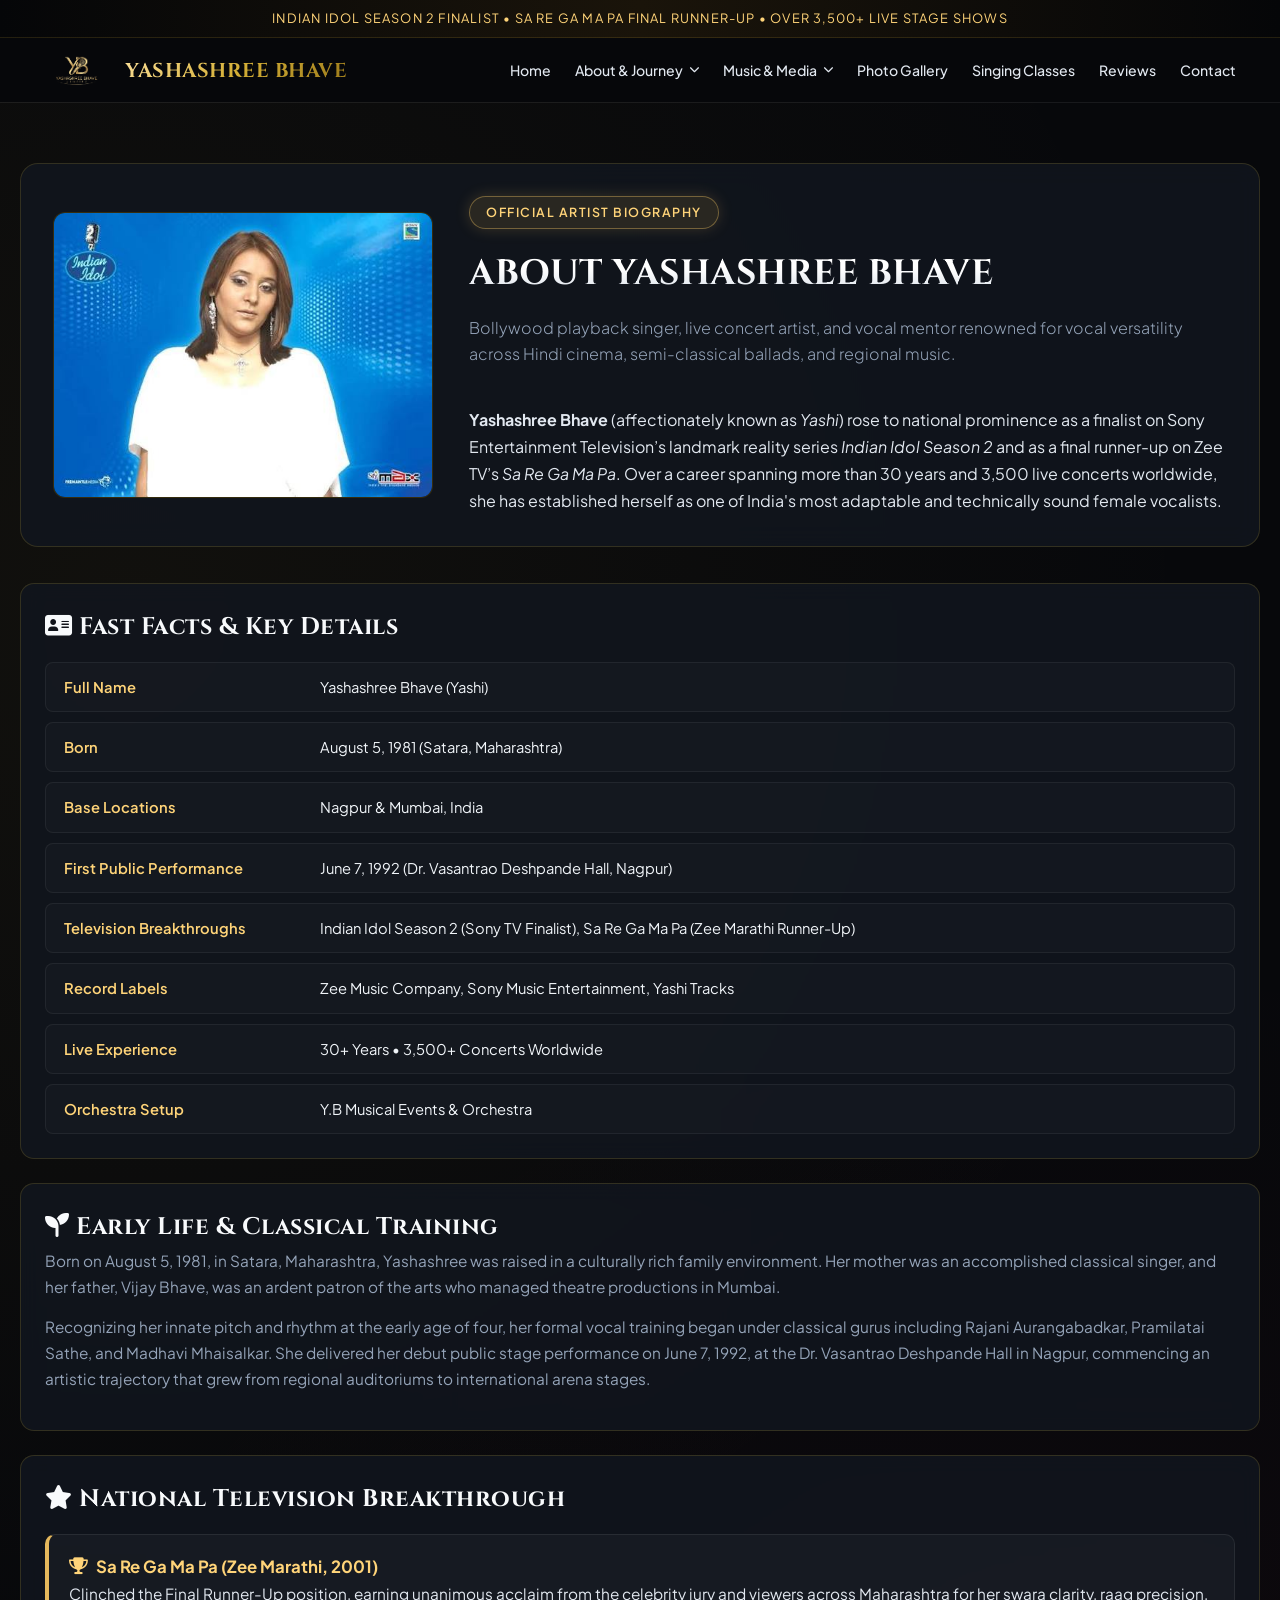
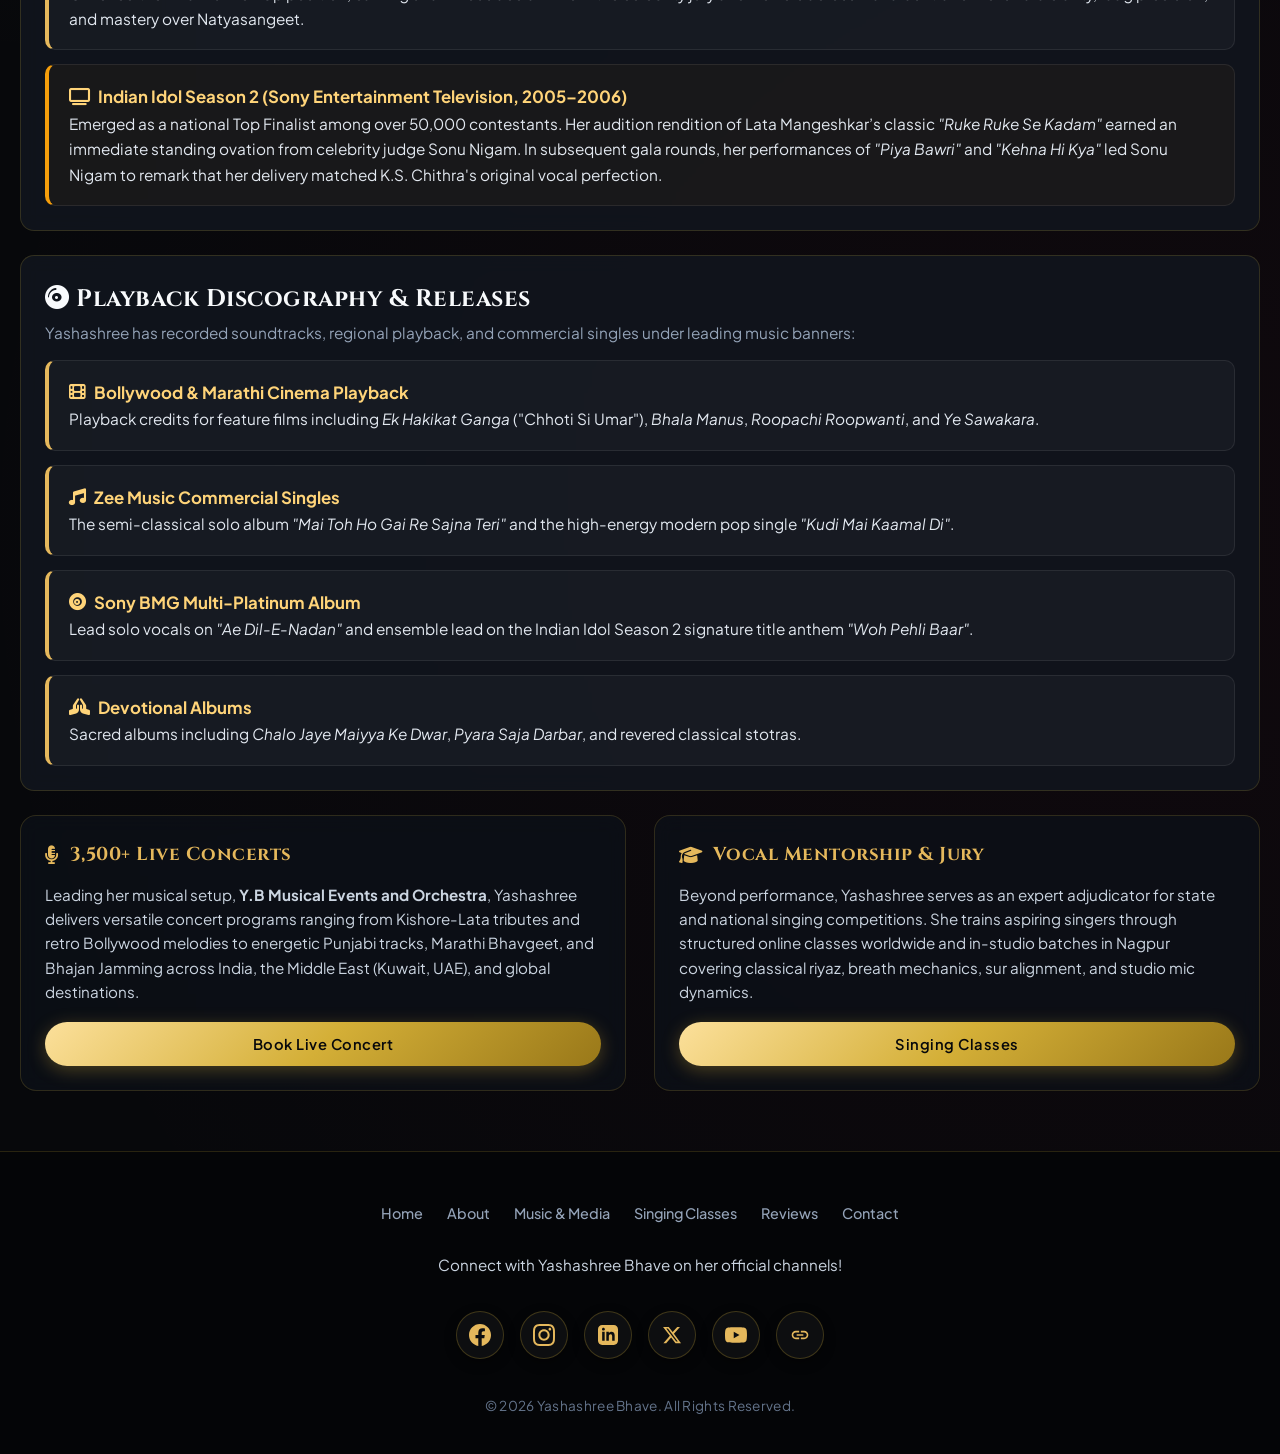
==== about-yashashree-bhave.html @ b34893de "Add files via upload" ====
<!DOCTYPE html>
<html lang="en">
<head>
  <meta charset="UTF-8">
  <meta name="viewport" content="width=device-width, initial-scale=1.0">
  <meta http-equiv="X-UA-Compatible" content="IE=edge">
  
  <title>About Yashashree Bhave | Playback Singer &amp; Indian Idol 2 Finalist</title>
  <meta name="description" content="Discover the biography and 30+ year stage legacy of Bollywood playback singer Yashashree Bhave (Yashi) – Indian Idol 2 finalist, Sa Re Ga Ma Pa runner-up, and vocal mentor with 3,500+ live concerts.">
  <meta name="keywords" content="About Yashashree Bhave, Yashashree Bhave singer, Indian Idol 2 finalist bio, Sa Re Ga Ma Pa runner-up, female Bollywood singer Nagpur, Y.B Musical Events">
  <link rel="canonical" href="https://yashashreebhave.com/about-yashashree-bhave.html">

  <link rel="stylesheet" href="style.css">
  <link rel="stylesheet" href="https://cdnjs.cloudflare.com/ajax/libs/font-awesome/6.5.1/css/all.min.css">
  <!-- Favicon Icon Integration -->
  <link rel="icon" type="image/png" href="images/logo.png">

  <!-- Open Graph / WhatsApp / Facebook Meta Tags -->
  <meta property="og:type" content="profile">
  <meta property="og:url" content="https://yashashreebhave.com/about-yashashree-bhave.html">
  <meta property="og:title" content="About Yashashree Bhave | Playback Singer & Indian Idol 2 Finalist">
  <meta property="og:description" content="Discover the biography and 30+ year stage legacy of Bollywood playback singer Yashashree Bhave – Indian Idol 2 finalist and vocal mentor.">
  <meta property="og:image" content="https://yashashreebhave.com/images/hero-banner.jpg">

  <!-- Twitter Card Meta Tags -->
  <meta name="twitter:card" content="summary_large_image">
  <meta name="twitter:url" content="https://yashashreebhave.com/about-yashashree-bhave.html">
  <meta name="twitter:title" content="About Yashashree Bhave | Playback Singer & Indian Idol 2 Finalist">
  <meta name="twitter:description" content="Discover the biography and 30+ year stage legacy of Bollywood playback singer Yashashree Bhave.">
  <meta name="twitter:image" content="https://yashashreebhave.com/images/hero-banner.jpg">

  <script type="application/ld+json">
{
  "@context": "https://schema.org",
  "@type": "BreadcrumbList",
  "itemListElement": [
    {
      "@type": "ListItem",
      "position": 1,
      "name": "Home",
      "item": "https://yashashreebhave.com/"
    },
    {
      "@type": "ListItem",
      "position": 2,
      "name": "About Yashashree Bhave",
      "item": "https://yashashreebhave.com/about-yashashree-bhave.html"
    }
  ]
}
</script>

  <!-- Schema.org Person Structured Data -->
  <script type="application/ld+json">
  {
    "@context": "https://schema.org",
    "@type": "Person",
    "name": "Yashashree Bhave",
    "alternateName": ["Yashi", "Yashashree Bhave Nagpur"],
    "birthDate": "1981-08-05",
    "birthPlace": {
      "@type": "Place",
      "address": {
        "@type": "PostalAddress",
        "addressLocality": "Satara",
        "addressRegion": "Maharashtra",
        "addressCountry": "IN"
      }
    },
    "jobTitle": ["Bollywood Playback Singer", "Live Concert Performer", "Vocal Mentor"],
    "description": "Indian playback singer and stage artist who rose to national prominence as an Indian Idol Season 2 finalist and Zee TV Sa Re Ga Ma Pa runner-up, with over 3,500 live concerts performed worldwide.",
    "url": "https://yashashreebhave.com/about-yashashree-bhave.html",
    "knowsLanguage": ["Hindi", "Marathi", "Punjabi", "Bengali", "English"],
    "sameAs": [
      "https://www.youtube.com/c/YashashreeBhave/videos",
      "https://www.facebook.com/YashashreeBhaveOfficial/",
      "https://www.instagram.com/yashashreebhave/",
      "https://starmaker.onelink.me/v4ei/e69p9svu",
      "https://www.linkedin.com/in/yashashree-bhave",
      "https://x.com/yashashreebhave"
    ]
  }
  </script>
</head>
<body>

  <!-- Top Announcement Bar -->
  <aside class="top-strip" aria-label="Key Honors">
    Indian Idol Season 2 Finalist &bull; Sa Re Ga Ma Pa Final Runner-up &bull; Over 3,500+ Live Stage Shows
  </aside>

  <!-- Sticky Header -->
  <header>
  <div class="nav-bar">
    <a href="index.html" class="brand-wrapper">
      <img src="images/logo.png" alt="Yashashree Bhave Logo" class="brand-logo" onerror="this.style.display='none'">
      <span class="brand-text">YASHASHREE BHAVE</span>
    </a>
      
    <button class="nav-toggle" id="navToggle" aria-label="Toggle navigation menu">
      <span></span><span></span><span></span>
    </button>

    <nav aria-label="Primary Navigation">
      <ul class="nav-links" id="navLinks">
               <li class="mobile-menu-header">
            <span class="menu-brand-title">Menu</span>
            <button type="button" class="nav-close-btn" id="navCloseBtn" aria-label="Close navigation menu">&times;</button>
          </li>
        <li><a href="index.html">Home</a></li>
        
        <!-- About & Journey Dropdown (Non-Link Parent) -->
        <li class="nav-item-dropdown" id="dropdownAbout">
          <span class="dropdown-trigger" onclick="toggleMobileDropdown(this)">
            About &amp; Journey <i class="fa-solid fa-chevron-down dropdown-arrow"></i>
          </span>
          <ul class="dropdown-menu">
            <li><a href="about-yashashree-bhave.html">About Yashashree Bhave</a></li>
            <li><a href="indian-idol-2-journey.html">Indian Idol 2 Journey</a></li>
            <li><a href="biography-musical-journey.html">Musical Biography</a></li>
            <li><a href="awards-television-achievements.html">Awards &amp; Television</a></li>
          </ul>
        </li>

        <li class="nav-item-dropdown" id="dropdownMedia">
          <span class="dropdown-trigger" onclick="toggleMobileDropdown(this)">
            Music &amp; Media <i class="fa-solid fa-chevron-down dropdown-arrow"></i>
          </span>
          <ul class="dropdown-menu">
            <li><a href="discography-videos.html">Discography &amp; Videos</a></li>
            <li><a href="download-mp3-songs.html">Download MP3 Songs</a></li>
            <li><a href="live-shows-concert-booking.html">Live Shows Gallery</a></li>
            <li><a href="paper-media.html">Press &amp; Paper Media</a></li>
            <li><a href="bollywood-legends.html">Bollywood Legends</a></li>
          </ul>
        </li>

        <li><a href="photos.html">Photo Gallery</a></li>
        <li><a href="singing-classes.html">Singing Classes</a></li>
        <li><a href="testimonial.html">Reviews</a></li>
        <li><a href="contact-us.html">Contact</a></li>
      </ul>
    </nav>
  </div>
</header>

  <main class="section">
    <div class="container">

      <!-- Hero Section with Uncropped Photo -->
      <section class="about-hero-grid">
        <div class="about-portrait-wrap">
          <img src="images/hero-banner.jpg" alt="Yashashree Bhave Indian Idol 2 Finalist" loading="lazy">
        </div>
        
        <div class="about-intro-text">
          <div class="stage-pill">Official Artist Biography</div>
          <h1 class="section-title">ABOUT YASHASHREE BHAVE</h1>
          <p class="section-subtitle">
            Bollywood playback singer, live concert artist, and vocal mentor renowned for vocal versatility across Hindi cinema, semi-classical ballads, and regional music.
          </p>
          <p class="about-text-lead">
            <strong>Yashashree Bhave</strong> (affectionately known as <em>Yashi</em>) rose to national prominence as a finalist on Sony Entertainment Television’s landmark reality series <em>Indian Idol Season 2</em> and as a final runner-up on Zee TV’s <em>Sa Re Ga Ma Pa</em>. Over a career spanning more than 30 years and 3,500 live concerts worldwide, she has established herself as one of India's most adaptable and technically sound female vocalists.
          </p>
        </div>
      </section>

      <!-- Fast Facts Profile Grid -->
      <section class="journey-timeline-card">
        <h2><i class="fa-solid fa-address-card"></i> Fast Facts &amp; Key Details</h2>
        <div class="facts-table-wrap">
          <div class="fact-row-item">
            <span class="fact-label">Full Name</span>
            <span class="fact-val">Yashashree Bhave (Yashi)</span>
          </div>
          <div class="fact-row-item">
            <span class="fact-label">Born</span>
            <span class="fact-val">August 5, 1981 (Satara, Maharashtra)</span>
          </div>
          <div class="fact-row-item">
            <span class="fact-label">Base Locations</span>
            <span class="fact-val">Nagpur &amp; Mumbai, India</span>
          </div>
          <div class="fact-row-item">
            <span class="fact-label">First Public Performance</span>
            <span class="fact-val">June 7, 1992 (Dr. Vasantrao Deshpande Hall, Nagpur)</span>
          </div>
          <div class="fact-row-item">
            <span class="fact-label">Television Breakthroughs</span>
            <span class="fact-val">Indian Idol Season 2 (Sony TV Finalist), Sa Re Ga Ma Pa (Zee Marathi Runner-Up)</span>
          </div>
          <div class="fact-row-item">
            <span class="fact-label">Record Labels</span>
            <span class="fact-val">Zee Music Company, Sony Music Entertainment, Yashi Tracks</span>
          </div>
          <div class="fact-row-item">
            <span class="fact-label">Live Experience</span>
            <span class="fact-val">30+ Years &bull; 3,500+ Concerts Worldwide</span>
          </div>
          <div class="fact-row-item">
            <span class="fact-label">Orchestra Setup</span>
            <span class="fact-val">Y.B Musical Events &amp; Orchestra</span>
          </div>
        </div>
      </section>

      <!-- Early Life & Classical Foundation -->
      <section class="journey-timeline-card">
        <h2><i class="fa-solid fa-seedling"></i> Early Life &amp; Classical Training</h2>
        <p class="about-text-para">
          Born on August 5, 1981, in Satara, Maharashtra, Yashashree was raised in a culturally rich family environment. Her mother was an accomplished classical singer, and her father, Vijay Bhave, was an ardent patron of the arts who managed theatre productions in Mumbai.
        </p>
        <p class="about-text-para">
          Recognizing her innate pitch and rhythm at the early age of four, her formal vocal training began under classical gurus including Rajani Aurangabadkar, Pramilatai Sathe, and Madhavi Mhaisalkar. She delivered her debut public stage performance on June 7, 1992, at the Dr. Vasantrao Deshpande Hall in Nagpur, commencing an artistic trajectory that grew from regional auditoriums to international arena stages.
        </p>
      </section>

      <!-- National Breakthrough: Reality TV -->
      <section class="journey-timeline-card">
        <h2><i class="fa-solid fa-star"></i> National Television Breakthrough</h2>
        <ul class="timeline-list">
          <li class="timeline-item">
            <div class="timeline-label"><i class="fa-solid fa-trophy"></i> Sa Re Ga Ma Pa (Zee Marathi, 2001)</div>
            <div class="timeline-text">
              Clinched the Final Runner-Up position, earning unanimous acclaim from the celebrity jury and viewers across Maharashtra for her swara clarity, raag precision, and mastery over Natyasangeet.
            </div>
          </li>
          <li class="timeline-item highlight-gold">
            <div class="timeline-label"><i class="fa-solid fa-tv"></i> Indian Idol Season 2 (Sony Entertainment Television, 2005–2006)</div>
            <div class="timeline-text">
              Emerged as a national Top Finalist among over 50,000 contestants. Her audition rendition of Lata Mangeshkar’s classic <em>"Ruke Ruke Se Kadam"</em> earned an immediate standing ovation from celebrity judge Sonu Nigam. In subsequent gala rounds, her performances of <em>"Piya Bawri"</em> and <em>"Kehna Hi Kya"</em> led Sonu Nigam to remark that her delivery matched K.S. Chithra's original vocal perfection.
            </div>
          </li>
        </ul>
      </section>

      <!-- Discography & Playback Career -->
      <section class="journey-timeline-card">
        <h2><i class="fa-solid fa-compact-disc"></i> Playback Discography &amp; Releases</h2>
        <p class="about-text-para">
          Yashashree has recorded soundtracks, regional playback, and commercial singles under leading music banners:
        </p>
        <ul class="timeline-list">
          <li class="timeline-item">
            <div class="timeline-label"><i class="fa-solid fa-film"></i> Bollywood &amp; Marathi Cinema Playback</div>
            <div class="timeline-text">Playback credits for feature films including <em>Ek Hakikat Ganga</em> ("Chhoti Si Umar"), <em>Bhala Manus</em>, <em>Roopachi Roopwanti</em>, and <em>Ye Sawakara</em>.</div>
          </li>
          <li class="timeline-item">
            <div class="timeline-label"><i class="fa-solid fa-music"></i> Zee Music Commercial Singles</div>
            <div class="timeline-text">The semi-classical solo album <em>"Mai Toh Ho Gai Re Sajna Teri"</em> and the high-energy modern pop single <em>"Kudi Mai Kaamal Di"</em>.</div>
          </li>
          <li class="timeline-item">
            <div class="timeline-label"><i class="fa-solid fa-record-vinyl"></i> Sony BMG Multi-Platinum Album</div>
            <div class="timeline-text">Lead solo vocals on <em>"Ae Dil-E-Nadan"</em> and ensemble lead on the Indian Idol Season 2 signature title anthem <em>"Woh Pehli Baar"</em>.</div>
          </li>
          <li class="timeline-item">
            <div class="timeline-label"><i class="fa-solid fa-hands-praying"></i> Devotional Albums</div>
            <div class="timeline-text">Sacred albums including <em>Chalo Jaye Maiyya Ke Dwar</em>, <em>Pyara Saja Darbar</em>, and revered classical stotras.</div>
          </li>
        </ul>
      </section>

      <!-- Concert Footprint & Mentorship -->
      <div class="duo-grid">
        <div class="feature-frame service-package-card">
          <div>
            <h3 class="package-header"><i class="fa-solid fa-microphone-lines"></i> 3,500+ Live Concerts</h3>
            <p class="package-desc">
              Leading her musical setup, <strong>Y.B Musical Events and Orchestra</strong>, Yashashree delivers versatile concert programs ranging from Kishore-Lata tributes and retro Bollywood melodies to energetic Punjabi tracks, Marathi Bhavgeet, and Bhajan Jamming across India, the Middle East (Kuwait, UAE), and global destinations.
            </p>
          </div>
          <div class="package-cta-group">
            <a href="contact-us.html" class="btn btn-gold btn-card-action">Book Live Concert</a>
          </div>
        </div>

        <div class="feature-frame service-package-card">
          <div>
            <h3 class="package-header"><i class="fa-solid fa-graduation-cap"></i> Vocal Mentorship &amp; Jury</h3>
            <p class="package-desc">
              Beyond performance, Yashashree serves as an expert adjudicator for state and national singing competitions. She trains aspiring singers through structured online classes worldwide and in-studio batches in Nagpur covering classical riyaz, breath mechanics, sur alignment, and studio mic dynamics.
            </p>
          </div>
          <div class="package-cta-group">
            <a href="singing-classes.html" class="btn btn-gold btn-card-action">Singing Classes</a>
          </div>
        </div>
      </div>

    </div>
  </main>

<footer class="site-footer" role="contentinfo">
  <div class="container footer-inner">
    
    <nav class="footer-nav-links" aria-label="Footer Navigation">
      <a href="index.html">Home</a>
      <a href="about-yashashree-bhave.html">About</a>
      <a href="discography-videos.html">Music & Media</a>
      <a href="singing-classes.html">Singing Classes</a>
      <a href="testimonial.html">Reviews</a>
      <a href="contact-us.html">Contact</a>
    </nav>

    <p class="footer-tagline">Connect with Yashashree Bhave on her official channels!</p>
    
    <div class="social-circle-strip" aria-label="Social media links">
      <a href="https://www.facebook.com/YashashreeBhaveOfficial/" target="_blank" rel="noopener noreferrer" class="social-circle sc-fb" aria-label="Facebook">
        <svg viewBox="0 0 24 24" width="22" height="22" fill="currentColor"><path d="M24 12.073c0-6.627-5.373-12-12-12s-12 5.373-12 12c0 5.99 4.388 10.954 10.125 11.854v-8.385H7.078v-3.47h3.047V9.43c0-3.007 1.792-4.669 4.533-4.669 1.312 0 2.686.235 2.686.235v2.953H15.83c-1.491 0-1.956.925-1.956 1.874v2.25h3.328l-.532 3.47h-2.796v8.385C19.612 23.027 24 18.062 24 12.073z"/></svg>
      </a>
      <a href="https://www.instagram.com/yashashreebhave/" target="_blank" rel="noopener noreferrer" class="social-circle sc-ig" aria-label="Instagram">
        <svg viewBox="0 0 24 24" width="22" height="22" fill="currentColor"><path d="M12 2.163c3.204 0 3.584.012 4.85.07 3.252.148 4.771 1.691 4.919 4.919.058 1.265.069 1.645.069 4.849 0 3.205-.012 3.584-.069 4.849-.149 3.225-1.664 4.771-4.919 4.919-1.266.058-1.644.07-4.85.07-3.204 0-3.584-.012-4.849-.07-3.26-.149-4.771-1.699-4.919-4.92-.058-1.265-.07-1.644-.07-4.849 0-3.204.013-3.583.07-4.849.149-3.227 1.664-4.771 4.919-4.919 1.266-.057 1.645-.069 4.849-.069zm0-2.163c-3.259 0-3.667.014-4.947.072-4.358.2-6.78 2.618-6.98 6.98-.059 1.281-.073 1.689-.073 4.948 0 3.259.014 3.668.072 4.948.2 4.358 2.618 6.78 6.98 6.98 1.281.058 1.689.072 4.948.072 3.259 0 3.668-.014 4.948-.072 4.354-.2 6.782-2.618 6.979-6.98.059-1.28.073-1.689.073-4.948 0-3.259-.014-3.667-.072-4.947-.196-4.354-2.617-6.78-6.979-6.98-1.281-.059-1.69-.073-4.949-.073zm0 5.838c-3.403 0-6.162 2.759-6.162 6.162s2.759 6.163 6.162 6.163 6.162-2.759 6.162-6.163c0-3.403-2.759-6.162-6.162-6.162zm0 10.162c-2.209 0-4-1.79-4-4 0-2.209 1.791-4 4-4s4 1.791 4 4c0 2.21-1.791 4-4 4zm6.406-11.845c-.796 0-1.441.645-1.441 1.44s.645 1.44 1.441 1.44c.795 0 1.439-.645 1.439-1.44s-.644-1.44-1.439-1.44z"/></svg>
      </a>
      <a href="https://www.linkedin.com/in/yashashree-bhave" target="_blank" rel="noopener noreferrer" class="social-circle sc-in" aria-label="LinkedIn">
        <svg viewBox="0 0 24 24" width="20" height="20" fill="currentColor"><path d="M19 0h-14c-2.761 0-5 2.239-5 5v14c0 2.761 2.239 5 5 5h14c2.762 0 5-2.239 5-5v-14c0-2.761-2.238-5-5-5zm-11 19h-3v-11h3v11zm-1.5-12.268c-.966 0-1.75-.79-1.75-1.764s.784-1.764 1.75-1.764 1.75.79 1.75 1.764-.783 1.764-1.75 1.764zm13.5 12.268h-3v-5.604c0-3.368-4-3.113-4 0v5.604h-3v-11h3v1.765c1.396-2.586 7-2.777 7 2.476v6.759z"/></svg>
      </a>
      <a href="https://x.com/yashashreebhave" target="_blank" rel="noopener noreferrer" class="social-circle sc-x" aria-label="X (Twitter)">
        <svg viewBox="0 0 24 24" width="20" height="20" fill="currentColor"><path d="M18.244 2.25h3.308l-7.227 8.26 8.502 11.24H16.17l-5.214-6.817L4.99 21.75H1.68l7.73-8.835L1.254 2.25H8.08l4.713 6.231zm-1.161 17.52h1.833L7.084 4.126H5.117z"/></svg>
      </a>
      <a href="https://www.youtube.com/c/YashashreeBhave/videos" target="_blank" rel="noopener noreferrer" class="social-circle sc-yt" aria-label="YouTube">
        <svg viewBox="0 0 24 24" width="22" height="22" fill="currentColor"><path d="M23.498 6.186a3.016 3.016 0 0 0-2.122-2.136C19.505 3.545 12 3.545 12 3.545s-7.505 0-9.377.505A3.017 3.017 0 0 0 .502 6.186C0 8.07 0 12 0 12s0 3.93.502 5.814a3.016 3.016 0 0 0 2.122 2.136c1.871.505 9.376.505 9.376.505s7.505 0 9.377-.505a3.015 3.015 0 0 0 2.122-2.136C24 15.93 24 12 24 12s0-3.93-.502-5.814zM9.545 15.568V8.432L15.818 12l-6.273 3.568z"/></svg>
      </a>
      <a href="https://starmaker.onelink.me/v4ei/e69p9svu" target="_blank" rel="noopener noreferrer" class="social-circle sc-sm" aria-label="StarMaker Profile">
        <svg viewBox="0 0 24 24" width="20" height="20" fill="currentColor"><path d="M3.9 12c0-1.71 1.39-3.1 3.1-3.1h4V7H7c-2.76 0-5 2.24-5 5s2.24 5 5 5h4v-1.9H7c-1.71 0-3.1-1.39-3.1-3.1zM8 13h8v-2H8v2zm9-6h-4v1.9h4c1.71 0 3.1 1.39 3.1 3.1s-1.39 3.1-3.1 3.1h-4V17h4c2.76 0 5-2.24 5-5s-2.24-5-5-5z"/></svg>
      </a>
    </div>

    <p class="footer-credits">&copy; 2026 Yashashree Bhave. All Rights Reserved.</p>
  </div>
</footer>

  <script src="script.js" defer></script>
</body>
</html>
---- style.css ----
@import url('https://fonts.googleapis.com/css2?family=Cinzel:wght@500;700;800&family=Plus+Jakarta+Sans:wght@300;400;500;600;700&display=swap');

:root {
  --bg-dark: #07080b;
  --bg-surface: #0e1117;
  --bg-card: rgba(18, 22, 31, 0.82);
  --border-card: rgba(212, 175, 55, 0.18);
  --border-glow: rgba(245, 158, 11, 0.45);
  --accent-gold: #e5b85c;
  --accent-gold-bright: #ffd479;
  --accent-gold-gradient: linear-gradient(135deg, #fce09b 0%, #d4af37 50%, #997819 100%);
  --accent-ruby: #e11d48;
  --text-main: #f8fafc;
  --text-muted: #94a3b8;
  --max-width: 1240px;
}

* { box-sizing: border-box; margin: 0; padding: 0; }
html { scroll-behavior: smooth; }
body {
  font-family: 'Plus Jakarta Sans', system-ui, -apple-system, sans-serif;
  background-color: var(--bg-dark);
  color: var(--text-main);
  line-height: 1.65;
  overflow-x: hidden;
  background-image: 
    radial-gradient(circle at 10% 20%, rgba(212, 175, 55, 0.05) 0%, transparent 40%),
    radial-gradient(circle at 90% 70%, rgba(225, 29, 72, 0.04) 0%, transparent 50%);
}

h1, h2, h3, .brand-text {
  font-family: 'Cinzel', Georgia, serif;
  letter-spacing: 0.5px;
}

a { color: var(--accent-gold); text-decoration: none; transition: all 0.25s ease; }
a:hover { color: var(--accent-gold-bright); }

/* --- Announcement Strip --- */
.top-strip {
  background: linear-gradient(90deg, #050608 0%, #1a140a 50%, #050608 100%);
  color: var(--accent-gold-bright);
  text-align: center;
  padding: 8px 14px;
  font-size: 0.8rem;
  letter-spacing: 1.2px;
  text-transform: uppercase;
  border-bottom: 1px solid rgba(212, 175, 55, 0.15);
}

/* --- Sticky Header & Navigation --- */
header {
  position: sticky;
  top: 0;
  border-bottom: 1px solid rgba(255, 255, 255, 0.07);
  z-index: 1000;
}

header::before {
  content: "";
  position: absolute;
  inset: 0;
  background: rgba(7, 8, 11, 0.94);
  backdrop-filter: blur(14px);
  -webkit-backdrop-filter: blur(14px);
  z-index: -1;
}

.nav-bar {
  max-width: var(--max-width);
  margin: 0 auto;
  display: flex;
  justify-content: space-between;
  align-items: center;
  padding: 12px 20px;
  position: relative;
}

.brand-wrapper {
  display: flex;
  align-items: center;
  gap: 12px;
  text-decoration: none;
}

.brand-logo {
  height: 40px;
  width: auto;
  max-width: 140px;
  object-fit: contain;
  display: block;
}

.brand-logo:not([src]), 
.brand-logo[src=""], 
.brand-logo[src*="undefined"] {
  display: none;
}

.brand-text {
  font-size: 1.25rem;
  font-weight: 700;
  background: var(--accent-gold-gradient);
  -webkit-background-clip: text;
  -webkit-text-fill-color: transparent;
  white-space: nowrap;
}

.nav-toggle {
  display: none;
  background: transparent;
  border: none;
  cursor: pointer;
  padding: 6px;
  z-index: 1001;
}

.nav-toggle span {
  display: block;
  width: 25px;
  height: 2px;
  background: var(--accent-gold);
  margin: 5px 0;
  border-radius: 2px;
  transition: all 0.3s ease;
}

.nav-links {
  display: flex;
  gap: 16px;
  list-style: none;
  align-items: center;
  margin: 0;
  padding: 0;
}

.nav-links a {
  color: #e2e8f0;
  font-size: 0.88rem;
  font-weight: 500;
  white-space: nowrap;
  padding: 6px 4px;
}

.nav-links a.active, .nav-links a:hover {
  color: var(--accent-gold);
  text-shadow: 0 0 10px rgba(229, 184, 92, 0.5);
}

/* Dropdown Menu & Arrow Styling */
.nav-item-dropdown {
  position: relative;
}

.dropdown-trigger {
  cursor: pointer;
  display: inline-flex;
  align-items: center;
  gap: 6px;
  color: #e2e8f0;
  font-size: 0.88rem;
  font-weight: 500;
  white-space: nowrap;
  padding: 6px 4px;
  transition: color 0.25s ease;
}

.dropdown-trigger:hover {
  color: var(--accent-gold);
}

.dropdown-arrow {
  font-size: 0.65rem;
  transition: transform 0.3s ease;
}

.dropdown-menu {
  display: none;
  position: absolute;
  top: 100%;
  left: 0;
  background: #0d1017;
  border: 1px solid var(--border-card);
  border-radius: 10px;
  box-shadow: 0 12px 30px rgba(0, 0, 0, 0.8);
  list-style: none;
  padding: 8px 0;
  min-width: 220px;
  z-index: 1050;
}

.dropdown-menu li a {
  display: block;
  padding: 10px 18px;
  font-size: 0.85rem;
  color: #cbd5e1;
  transition: all 0.2s ease;
}

.dropdown-menu li a:hover,
.dropdown-menu li a.active {
  background: rgba(212, 175, 55, 0.1);
  color: var(--accent-gold-bright);
  padding-left: 22px;
}

/* Desktop Hover Trigger & Arrow Rotation */
@media (min-width: 921px) {
  .nav-item-dropdown:hover .dropdown-menu {
    display: block;
  }
  .nav-item-dropdown:hover .dropdown-arrow {
    transform: rotate(180deg);
  }
}

/* --- Mobile Navigation Drawer Fix (Single Definitive Block) --- */
@media (max-width: 920px) {
  .nav-bar { padding: 10px 16px; }
  .brand-text { font-size: 1.05rem; }
  .nav-toggle { display: block !important; }
  
  .nav-links {
    position: fixed !important;
    top: 0 !important;
    right: -100% !important;
    left: auto !important;
    width: 280px !important;
    height: 100vh !important;
    background: #090b10 !important;
    border-left: 1px solid var(--border-card);
    flex-direction: column !important;
    align-items: flex-start !important;
    padding: 70px 24px 30px !important;
    gap: 12px !important;
    box-shadow: -15px 0 40px rgba(0, 0, 0, 0.9) !important;
    transition: right 0.3s ease-in-out !important;
    z-index: 99999 !important;
    overflow-y: auto !important;
  }
  
  .nav-links.active {
    right: 0 !important;
  }
  
  .nav-links a {
    font-size: 0.95rem;
    display: block;
    width: 100%;
    padding: 6px 0;
    border-bottom: 1px solid rgba(255, 255, 255, 0.05);
  }

  .dropdown-trigger {
    display: flex;
    justify-content: space-between;
    align-items: center;
    width: 100%;
    font-size: 0.95rem;
    padding: 6px 0;
    border-bottom: 1px solid rgba(255, 255, 255, 0.05);
  }

  .nav-item-dropdown .dropdown-menu {
    display: none !important;
    position: static !important;
    background: rgba(0, 0, 0, 0.3) !important;
    border: none !important;
    box-shadow: none !important;
    padding-left: 16px !important;
    width: 100% !important;
  }

  .nav-item-dropdown.open .dropdown-menu {
    display: block !important;
  }

  .nav-item-dropdown.open .dropdown-arrow {
    transform: rotate(180deg);
  }

  .nav-toggle.open span:nth-child(1) { transform: rotate(45deg) translate(5px, 5px); }
  .nav-toggle.open span:nth-child(2) { opacity: 0; }
  .nav-toggle.open span:nth-child(3) { transform: rotate(-45deg) translate(5px, -5px); }
}

/* --- Stage Hero Banner with Face Framing --- */
.hero-banner {
  position: relative;
  min-height: 520px;
  display: flex;
  align-items: center;
  justify-content: center;
  text-align: center;
  padding: 60px 20px;
  overflow: hidden;
  background-color: #06070a;
}

.hero-banner::before {
  content: "";
  position: absolute;
  top: 0;
  left: 0;
  width: 100%;
  height: 100%;
  background-image: url('images/hero-banner.jpg');
  background-repeat: no-repeat;
  background-position: center 20%;
  background-size: cover;
  opacity: 0.88;
  filter: contrast(1.08) brightness(1.04);
}

.hero-banner::after {
  content: "";
  position: absolute;
  top: 0;
  left: 0;
  width: 100%;
  height: 100%;
  background: 
    radial-gradient(circle at 50% 25%, rgba(255, 212, 121, 0.18) 0%, transparent 65%),
    linear-gradient(to bottom, rgba(7, 8, 11, 0.25) 0%, rgba(7, 8, 11, 0.75) 75%, var(--bg-dark) 100%);
  pointer-events: none;
}

.hero-content {
  max-width: 920px;
  position: relative;
  z-index: 2;
  margin-top: 130px;
  background: rgba(10, 12, 17, 0.6);
  padding: 30px 24px;
  border-radius: 20px;
  backdrop-filter: blur(8px);
  -webkit-backdrop-filter: blur(8px);
  border: 1px solid rgba(255, 255, 255, 0.08);
}

.stage-pill {
  display: inline-flex;
  align-items: center;
  padding: 5px 16px;
  background: rgba(229, 184, 92, 0.12);
  border: 1px solid rgba(229, 184, 92, 0.4);
  border-radius: 50px;
  color: var(--accent-gold-bright);
  font-size: 0.78rem;
  font-weight: 600;
  text-transform: uppercase;
  letter-spacing: 1.5px;
  margin-bottom: 16px;
  box-shadow: 0 0 15px rgba(229, 184, 92, 0.2);
}

.hero-banner h1 {
  font-size: clamp(1.6rem, 4.2vw, 3rem);
  font-weight: 800;
  line-height: 1.25;
  color: #fff;
  margin-bottom: 16px;
  text-shadow: 0 3px 18px rgba(0, 0, 0, 0.9);
}

.hero-banner p {
  font-size: clamp(0.95rem, 2vw, 1.15rem);
  color: #e2e8f0;
  max-width: 760px;
  margin: 0 auto 24px;
  font-weight: 300;
}

/* Buttons */
.btn-group { display: flex; gap: 14px; justify-content: center; flex-wrap: wrap; }
.btn {
  display: inline-flex;
  align-items: center;
  justify-content: center;
  padding: 12px 28px;
  border-radius: 30px;
  font-size: 0.92rem;
  font-weight: 600;
  cursor: pointer;
  letter-spacing: 0.5px;
  transition: all 0.3s cubic-bezier(0.16, 1, 0.3, 1);
}
.btn-gold {
  background: var(--accent-gold-gradient);
  color: #07080b;
  box-shadow: 0 4px 18px rgba(212, 175, 55, 0.32);
}
.btn-gold:hover {
  transform: translateY(-2px);
  box-shadow: 0 6px 25px rgba(212, 175, 55, 0.5);
  color: #000;
  text-decoration: none;
}
.btn-glass {
  background: rgba(255, 255, 255, 0.06);
  color: #fff;
  border: 1px solid rgba(255, 255, 255, 0.16);
  backdrop-filter: blur(8px);
}
.btn-glass:hover {
  background: rgba(255, 255, 255, 0.14);
  border-color: var(--accent-gold);
  transform: translateY(-2px);
  text-decoration: none;
}

/* Global Content Sections */
.section { padding: 60px 20px; position: relative; }
.container { max-width: var(--max-width); margin: 0 auto; }
.section-title {
  text-align: center;
  font-size: clamp(1.5rem, 3.2vw, 2.2rem);
  font-weight: 700;
  margin-bottom: 12px;
  background: linear-gradient(180deg, #fff 40%, #cbd5e1 100%);
  -webkit-background-clip: text;
  -webkit-text-fill-color: transparent;
}
.section-subtitle {
  text-align: center;
  font-size: 1rem;
  color: var(--text-muted);
  max-width: 800px;
  margin: 0 auto 38px;
  font-weight: 300;
}
.section-stage {
  background: radial-gradient(circle at center, #11202e 0%, #080c11 100%);
  border-top: 1px solid rgba(212, 175, 55, 0.12);
  border-bottom: 1px solid rgba(212, 175, 55, 0.12);
}
.section-noir { background: #090a0d; }

/* Grid Layouts */
.spotlight-grid {
  display: grid;
  grid-template-columns: repeat(auto-fit, minmax(290px, 1fr));
  gap: 26px;
}
.spotlight-card {
  background: var(--bg-card);
  border: 1px solid var(--border-card);
  border-radius: 16px;
  overflow: hidden;
  backdrop-filter: blur(12px);
  display: flex;
  flex-direction: column;
  transition: all 0.3s ease;
}
.spotlight-card:hover {
  transform: translateY(-4px);
  border-color: var(--border-glow);
  box-shadow: 0 10px 28px rgba(0, 0, 0, 0.6), 0 0 20px rgba(212, 175, 55, 0.12);
}

.uncut-media-stage {
  width: 100%;
  background: #000;
  display: flex;
  align-items: center;
  justify-content: center;
  border-bottom: 1px solid rgba(255, 255, 255, 0.06);
}
.uncut-media-stage img {
  width: 100%;
  height: auto;
  max-height: 420px;
  object-fit: contain;
  display: block;
}

.spotlight-body { padding: 22px; flex: 1; display: flex; flex-direction: column; }
.spotlight-body h2, .spotlight-body h3 { font-size: 1.2rem; margin-bottom: 10px; color: #fff; }
.spotlight-body p { color: var(--text-muted); font-size: 0.94rem; margin-bottom: 16px; flex: 1; }

.duo-grid {
  display: grid;
  grid-template-columns: repeat(auto-fit, minmax(320px, 1fr));
  gap: 28px;
}
.feature-frame {
  background: rgba(13, 17, 24, 0.75);
  border: 1px solid var(--border-card);
  border-radius: 16px;
  overflow: hidden;
  backdrop-filter: blur(10px);
  display: flex;
  flex-direction: column;
}
.feature-frame-body { padding: 24px; }
.feature-frame-body h2, .feature-frame-body h3 { font-size: 1.3rem; color: #fff; margin-bottom: 12px; }
.feature-frame-body p { color: #e2e8f0; font-size: 0.95rem; margin-bottom: 14px; }

.gold-bullet-list { list-style: none; padding-left: 0; margin: 14px 0; }
.gold-bullet-list li {
  position: relative;
  padding-left: 22px;
  margin-bottom: 8px;
  font-size: 0.92rem;
  color: var(--text-muted);
}
.gold-bullet-list li::before {
  content: "♦";
  position: absolute;
  left: 0;
  color: var(--accent-gold);
  font-size: 0.75rem;
}

/* --- Optimized Video Theater Grid & Uncropped Thumbnails --- */
.video-theater-grid {
  display: grid;
  grid-template-columns: repeat(auto-fit, minmax(300px, 1fr));
  gap: 24px;
  width: 100%;
}
.theater-card {
  background: var(--bg-card);
  border: 1px solid var(--border-card);
  border-radius: 14px;
  overflow: hidden;
  display: flex;
  flex-direction: column;
  transition: transform 0.25s ease, border-color 0.25s ease, box-shadow 0.25s ease;
}
.theater-card:hover {
  transform: translateY(-4px);
  border-color: var(--border-glow);
  box-shadow: 0 10px 28px rgba(0, 0, 0, 0.6);
}
.facade-stage {
  position: relative;
  width: 100%;
  padding-top: 56.25%;
  background: #020305;
  display: block;
  overflow: hidden;
  cursor: pointer;
}
.facade-stage img {
  position: absolute;
  top: 0; left: 0; width: 100%; height: 100%;
  object-fit: contain;
  background: #000;
  display: block;
}
.theater-play-btn {
  position: absolute;
  top: 50%; left: 50%;
  transform: translate(-50%, -50%);
  display: flex;
  flex-direction: column;
  align-items: center;
  gap: 8px;
  transition: transform 0.25s ease;
}
.play-core {
  width: 62px; height: 42px;
  background: rgba(14, 17, 24, 0.88);
  border: 1px solid rgba(255, 255, 255, 0.25);
  border-radius: 12px;
  display: flex;
  align-items: center;
  justify-content: center;
  box-shadow: 0 4px 18px rgba(0,0,0,0.6);
}
.play-core::after {
  content: "";
  border-style: solid;
  border-width: 8px 0 8px 16px;
  border-color: transparent transparent transparent #ffd479;
}
.play-caption {
  color: #fff;
  font-size: 0.72rem;
  font-weight: 600;
  background: rgba(0, 0, 0, 0.85);
  padding: 4px 10px;
  border-radius: 20px;
}
.facade-stage:hover .theater-play-btn { transform: translate(-50%, -50%) scale(1.08); }
.facade-stage:hover .play-core { background: var(--accent-ruby); border-color: transparent; }
.facade-stage:hover .play-core::after { border-color: transparent transparent transparent #fff; }
.facade-stage iframe { position: absolute; top: 0; left: 0; width: 100%; height: 100%; border: none; }

.theater-info {
  padding: 20px;
  flex: 1;
  display: flex;
  flex-direction: column;
  justify-content: space-between;
}
.theater-info h3 {
  font-size: 1.1rem;
  line-height: 1.35;
  margin-bottom: 8px;
  color: #fff;
}
.theater-info p {
  font-size: 0.9rem;
  color: var(--text-muted);
  margin: 0;
}

/* FAQ Wrap */
.faq-wrap { max-width: 860px; margin: 0 auto; }
.faq-unit {
  background: var(--bg-card);
  border: 1px solid rgba(255, 255, 255, 0.08);
  border-radius: 12px;
  padding: 20px 22px;
  margin-bottom: 14px;
}
.faq-unit h3 { font-size: 1.1rem; color: var(--accent-gold-bright); margin-bottom: 6px; }
.faq-unit p { color: var(--text-muted); font-size: 0.94rem; }

/* --- Optimized Footer & Enlarged Social Icons Styling --- */
.site-footer {
  background: #040507;
  border-top: 1px solid rgba(212, 175, 55, 0.18);
  padding: 50px 20px 36px;
  text-align: center;
}

.footer-inner {
  display: flex;
  flex-direction: column;
  align-items: center;
  gap: 20px;
}

/* SEO Footer Navigation Sitemap Links */
.footer-nav-links {
  display: flex;
  justify-content: center;
  flex-wrap: wrap;
  gap: 18px 24px;
  margin-bottom: 6px;
}

.footer-nav-links a {
  color: var(--text-muted);
  font-size: 0.9rem;
  font-weight: 500;
  transition: color 0.25s ease;
}

.footer-nav-links a:hover {
  color: var(--accent-gold-bright);
}

.footer-tagline {
  color: #cbd5e1;
  font-size: 0.95rem;
  margin-bottom: 4px;
}

/* Enlarged Social Circle Strip */
.social-circle-strip {
  display: flex;
  justify-content: center;
  align-items: center;
  gap: 16px;
  margin: 10px 0 16px;
  flex-wrap: wrap;
}

.social-circle {
  width: 48px;
  height: 48px;
  border-radius: 50%;
  background: rgba(255, 255, 255, 0.04);
  border: 1px solid rgba(212, 175, 55, 0.25);
  color: var(--accent-gold);
  display: flex;
  align-items: center;
  justify-content: center;
  transition: all 0.3s cubic-bezier(0.16, 1, 0.3, 1);
  box-shadow: 0 4px 12px rgba(0, 0, 0, 0.4);
}

.social-circle:hover {
  transform: translateY(-4px) scale(1.08);
  background: var(--accent-gold-gradient);
  color: #07080b;
  border-color: transparent;
  box-shadow: 0 6px 20px rgba(212, 175, 55, 0.4);
}

.footer-credits {
  color: #64748b;
  font-size: 0.85rem;
  letter-spacing: 0.3px;
}

@media (max-width: 600px) {
  .hero-banner { min-height: 460px; padding: 30px 14px 40px; }
  .hero-banner::before { background-position: center 10%; }
  .hero-content { margin-top: 150px; padding: 20px 16px; }
  .section { padding: 45px 14px; }
}

/* --- Indian Idol 2 Story Timeline & Milestone Components --- */
.journey-timeline-card {
  background: var(--bg-card);
  border: 1px solid var(--border-card);
  border-radius: 14px;
  padding: 24px;
  margin-bottom: 24px;
  backdrop-filter: blur(10px);
}

.timeline-list {
  list-style: none;
  display: flex;
  flex-direction: column;
  gap: 14px;
  margin-top: 14px;
}

.timeline-item {
  background: rgba(255, 255, 255, 0.03);
  border: 1px solid rgba(255, 255, 255, 0.08);
  border-left: 4px solid var(--accent-gold);
  border-radius: 10px;
  padding: 18px 20px;
  transition: all 0.25s ease;
}

.timeline-item:hover {
  background: rgba(255, 255, 255, 0.05);
  border-left-color: var(--accent-gold-bright);
}

.timeline-item.highlight-gold {
  border-left-color: #f59e0b;
  background: rgba(245, 158, 11, 0.04);
}

.timeline-header-row {
  display: flex;
  justify-content: space-between;
  align-items: center;
  flex-wrap: wrap;
  gap: 10px;
  margin-bottom: 6px;
}

.timeline-label {
  font-size: 1.05rem;
  font-weight: 700;
  color: var(--accent-gold-bright);
  display: flex;
  align-items: center;
  gap: 8px;
}

.timeline-text {
  font-size: 0.96rem;
  color: #e2e8f0;
  line-height: 1.65;
}

.song-badge {
  display: inline-block;
  background: rgba(229, 184, 92, 0.15);
  color: var(--accent-gold-bright);
  font-weight: 700;
  font-size: 0.78rem;
  padding: 2px 8px;
  border-radius: 4px;
  margin-right: 6px;
  border: 1px solid rgba(229, 184, 92, 0.3);
}

.stage-badge {
  display: inline-block;
  background: rgba(245, 158, 11, 0.12);
  color: var(--accent-gold);
  font-size: 0.78rem;
  font-weight: 700;
  padding: 3px 10px;
  border-radius: 20px;
  border: 1px solid rgba(245, 158, 11, 0.3);
}

/* Audio Listen Button & Modal */
.btn-listen {
  display: inline-flex;
  align-items: center;
  gap: 7px;
  background: var(--accent-gold-gradient);
  color: #07080b;
  padding: 6px 16px;
  border-radius: 50px;
  font-size: 0.82rem;
  font-weight: 700;
  cursor: pointer;
  border: none;
  box-shadow: 0 2px 10px rgba(212, 175, 55, 0.25);
  transition: all 0.2s ease;
}

.btn-listen:hover {
  filter: brightness(1.12);
  transform: translateY(-1px);
  box-shadow: 0 4px 14px rgba(212, 175, 55, 0.4);
}

.player-modal {
  display: none;
  position: fixed;
  inset: 0;
  background: rgba(0, 0, 0, 0.85);
  z-index: 99999;
  align-items: center;
  justify-content: center;
  padding: 16px;
}

.player-modal.active {
  display: flex;
}

.modal-content {
  background: #111319;
  border: 1px solid var(--border-card);
  border-radius: 14px;
  width: 100%;
  max-width: 520px;
  padding: 20px;
  box-shadow: 0 10px 40px rgba(0, 0, 0, 0.8);
}

.modal-header {
  display: flex;
  justify-content: space-between;
  align-items: center;
  margin-bottom: 14px;
  border-bottom: 1px solid rgba(255, 255, 255, 0.08);
  padding-bottom: 10px;
}

.modal-title {
  font-size: 0.95rem;
  color: #fff;
  font-weight: 600;
  white-space: nowrap;
  overflow: hidden;
  text-overflow: ellipsis;
  padding-right: 10px;
}

.modal-close {
  background: transparent;
  border: none;
  color: #aaa;
  font-size: 26px;
  cursor: pointer;
  line-height: 1;
}

.modal-close:hover {
  color: #fff;
}

.player-iframe {
  width: 100%;
  height: 140px;
  border: none;
  border-radius: 8px;
  background: #000;
}

/* Stage Milestone Grid */
.stage-milestone-grid {
  display: grid;
  grid-template-columns: repeat(2, 1fr);
  gap: 20px;
  margin-top: 14px;
}

@media (max-width: 768px) {
  .stage-milestone-grid {
    grid-template-columns: 1fr;
  }
}

/* Reviews & Quick Actions */
.reviews-strip {
  background: rgba(255, 255, 255, 0.03);
  border: 1px solid rgba(212, 175, 55, 0.2);
  border-radius: 12px;
  padding: 14px 20px;
  margin: 0 auto 36px;
  max-width: 820px;
  display: flex;
  align-items: center;
  justify-content: space-between;
  flex-wrap: wrap;
  gap: 14px;
}

.reviews-meta-group {
  display: flex;
  align-items: center;
  gap: 14px;
}

.g-badge-icon {
  width: 34px;
  height: 34px;
  flex-shrink: 0;
}

.rating-row {
  display: flex;
  align-items: center;
  gap: 8px;
}

.rating-score {
  font-size: 1.25rem;
  color: #fff;
  font-weight: 700;
}

.rating-stars {
  color: #f59e0b;
  font-size: 0.95rem;
}

.rating-count {
  color: var(--text-muted);
  font-size: 0.85rem;
}

.business-brand {
  font-size: 0.85rem;
  color: var(--accent-gold);
}

.quick-action-grid {
  display: grid;
  grid-template-columns: repeat(auto-fit, minmax(260px, 1fr));
  gap: 20px;
  max-width: 980px;
  margin: 0 auto 44px;
}

.contact-action-card {
  text-decoration: none;
  padding: 26px 20px;
  display: flex;
  flex-direction: column;
  align-items: center;
  justify-content: center;
  text-align: center;
  transition: transform 0.25s ease;
}

.contact-action-card:hover {
  transform: translateY(-3px);
}

.contact-action-icon {
  width: 54px;
  height: 54px;
  border-radius: 50%;
  display: flex;
  align-items: center;
  justify-content: center;
  margin-bottom: 14px;
}

.icon-wa {
  background: #25d366;
  color: #fff;
  font-size: 1.6rem;
  box-shadow: 0 4px 15px rgba(37, 211, 102, 0.3);
}

.icon-phone {
  background: var(--accent-gold);
  color: #000;
  font-size: 1.4rem;
  box-shadow: 0 4px 15px rgba(229, 184, 92, 0.3);
}

.icon-mail {
  background: #1877f2;
  color: #fff;
  font-size: 1.4rem;
  box-shadow: 0 4px 15px rgba(24, 119, 242, 0.3);
}

.contact-action-title {
  color: #fff;
  font-size: 1.1rem;
  margin-bottom: 4px;
  display: block;
}

.contact-action-value {
  color: var(--accent-gold);
  font-size: 0.95rem;
  font-weight: 600;
}

/* Service Packages & Media Kit */
.service-package-card {
  padding: 24px;
  display: flex;
  flex-direction: column;
  justify-content: space-between;
}

.package-header {
  color: var(--accent-gold);
  margin-bottom: 12px;
  display: flex;
  align-items: center;
  gap: 10px;
}

.package-desc {
  color: #cbd5e1;
  font-size: 0.95rem;
  line-height: 1.6;
  margin-bottom: 18px;
}

.package-cta-group {
  display: flex;
  gap: 12px;
  flex-wrap: wrap;
}

.btn-card-action {
  flex: 1;
  min-width: 140px;
  padding: 10px 16px;
}

.media-kit-header {
  background: var(--bg-card);
  border: 1px solid var(--border-card);
  border-radius: 14px;
  padding: 32px 26px;
  margin-bottom: 36px;
  backdrop-filter: blur(10px);
}

.guidelines-grid {
  display: grid;
  grid-template-columns: repeat(auto-fit, minmax(240px, 1fr));
  gap: 16px;
  margin-top: 20px;
  padding-top: 20px;
  border-top: 1px solid rgba(255, 255, 255, 0.08);
}

.guideline-item {
  background: rgba(255, 255, 255, 0.02);
  padding: 14px 16px;
  border-radius: 8px;
  border-left: 3px solid var(--accent-gold);
}

.guideline-item strong {
  display: block;
  color: var(--accent-gold-bright);
  font-size: 0.92rem;
  margin-bottom: 4px;
}

.gallery-grid {
  display: grid;
  grid-template-columns: repeat(auto-fit, minmax(300px, 1fr));
  gap: 28px;
  margin-bottom: 48px;
}

.gallery-card {
  background: var(--bg-card);
  border: 1px solid var(--border-card);
  border-radius: 16px;
  overflow: hidden;
  display: flex;
  flex-direction: column;
  transition: transform 0.25s ease, border-color 0.25s ease, box-shadow 0.25s ease;
}

.gallery-card:hover {
  transform: translateY(-4px);
  border-color: var(--border-glow);
  box-shadow: 0 10px 28px rgba(0, 0, 0, 0.6), 0 0 20px rgba(212, 175, 55, 0.12);
}

.gallery-img-box {
  position: relative;
  width: 100%;
  height: 420px;
  background: #000;
  overflow: hidden;
  cursor: pointer;
}

.gallery-img-box img {
  width: 100%;
  height: 100%;
  object-fit: cover;
  display: block;
  transition: transform 0.35s ease;
}

.gallery-card:hover .gallery-img-box img {
  transform: scale(1.04);
}

/* Streaming & MP3 Hub */
.streaming-hub-box {
  background: var(--bg-card);
  border: 1px solid var(--border-card);
  border-radius: 16px;
  padding: 32px 24px;
  margin-bottom: 36px;
  text-align: center;
  backdrop-filter: blur(10px);
}

.streaming-apps-row {
  display: flex;
  justify-content: center;
  align-items: center;
  gap: 16px;
  flex-wrap: wrap;
  margin-top: 20px;
}

.streaming-badge-link {
  display: inline-flex;
  align-items: center;
  gap: 10px;
  padding: 12px 22px;
  border-radius: 50px;
  color: #ffffff;
  font-weight: 600;
  font-size: 0.92rem;
  text-decoration: none;
  transition: transform 0.25s ease, box-shadow 0.25s ease;
}

.mp3-track-list {
  display: flex;
  flex-direction: column;
  gap: 10px;
}

.mp3-track-row {
  display: flex;
  align-items: center;
  justify-content: space-between;
  background: rgba(255, 255, 255, 0.02);
  border: 1px solid rgba(255, 255, 255, 0.06);
  border-left: 4px solid var(--accent-gold);
  border-radius: 8px;
  padding: 12px 16px;
  gap: 14px;
  transition: all 0.25s ease;
}

.mp3-track-row:hover {
  background: rgba(255, 255, 255, 0.05);
  border-left-color: var(--accent-gold-bright);
  transform: translateX(3px);
}

/* Bollywood Legends Gallery */
.legends-gallery-grid {
  display: grid;
  grid-template-columns: repeat(auto-fill, minmax(280px, 1fr));
  gap: 24px;
  margin-top: 28px;
  margin-bottom: 48px;
}

.legend-card {
  background: var(--bg-card);
  border: 1px solid var(--border-card);
  border-radius: 14px;
  overflow: hidden;
  display: flex;
  flex-direction: column;
  backdrop-filter: blur(10px);
  transition: transform 0.25s ease, box-shadow 0.25s ease;
}

.legend-img-wrap {
  width: 100%;
  background: #020305;
  display: flex;
  align-items: center;
  justify-content: center;
  position: relative;
  cursor: pointer;
  border-bottom: 1px solid rgba(255, 255, 255, 0.08);
  padding: 12px;
}

.legend-img-wrap img {
  width: 100%;
  height: auto;
  max-height: 380px;
  object-fit: contain;
  display: block;
  border-radius: 6px;
}

.legend-card-caption {
  padding: 14px 16px;
  text-align: center;
  background: rgba(10, 14, 20, 0.75);
  flex: 1;
  display: flex;
  align-items: center;
  justify-content: center;
}

.legend-card-caption p {
  color: #f1f5f9;
  font-size: 0.9rem;
  font-weight: 600;
  line-height: 1.4;
  margin: 0;
}

/* --- About Page Specific Layout Enhancements --- */
.about-hero-grid {
  display: grid;
  grid-template-columns: 380px 1fr;
  gap: 36px;
  align-items: center;
  background: var(--bg-card);
  border: 1px solid var(--border-card);
  border-radius: 18px;
  padding: 32px;
  margin-bottom: 36px;
  backdrop-filter: blur(12px);
}

.about-portrait-wrap {
  width: 100%;
  border-radius: 12px;
  overflow: hidden;
  border: 1px solid rgba(212, 175, 55, 0.25);
  background: #000;
}

.about-portrait-wrap img {
  width: 100%;
  height: auto;
  max-height: 440px;
  object-fit: cover;
  display: block;
}

.about-intro-text .section-title,
.about-intro-text .section-subtitle {
  text-align: left;
  margin-left: 0;
  margin-right: 0;
}

.about-text-lead {
  font-size: 1rem;
  color: #e2e8f0;
  line-height: 1.7;
}

.about-text-para {
  color: var(--text-muted);
  font-size: 0.96rem;
  margin-bottom: 14px;
  line-height: 1.7;
}

/* Fast Facts Table Rows Alignment Fix */
.facts-table-wrap {
  display: flex;
  flex-direction: column;
  gap: 10px;
  margin-top: 14px;
}

.fact-row-item {
  display: grid;
  grid-template-columns: 240px 1fr;
  align-items: center;
  background: rgba(255, 255, 255, 0.02);
  border: 1px solid rgba(255, 255, 255, 0.06);
  padding: 12px 18px;
  border-radius: 8px;
  gap: 16px;
}

.fact-label {
  font-weight: 600;
  color: var(--accent-gold-bright);
  font-size: 0.92rem;
}

.fact-val {
  color: #f1f5f9;
  font-size: 0.92rem;
  text-align: left;
}

@media (max-width: 920px) {
  .about-hero-grid {
    grid-template-columns: 1fr;
    padding: 20px;
  }
  .about-portrait-wrap img {
    max-height: 360px;
  }
  .fact-row-item {
    grid-template-columns: 1fr;
    gap: 4px;
  }
}

/* Review Action & Spacing */
.g-review-action-row {
  display: flex;
  align-items: center;
  gap: 16px !important;
  flex-wrap: wrap;
}

.btn-write-review {
  background: var(--accent-gold-gradient);
  color: #07080b;
  font-weight: 700;
  padding: 10px 22px !important;
  border-radius: 50px;
  font-size: 0.88rem;
  display: inline-flex;
  align-items: center;
  gap: 8px;
  text-decoration: none;
  white-space: nowrap;
  box-shadow: 0 4px 15px rgba(212, 175, 55, 0.25);
  transition: all 0.25s ease;
}

.btn-write-review:hover {
  transform: translateY(-2px);
  filter: brightness(1.1);
  color: #000;
}

/* Side-by-Side Celebrity Testimonial Cards (Uncropped Images) */
.testimonial-card-featured {
  background: var(--bg-card);
  border: 1px solid var(--border-card);
  border-radius: 16px;
  overflow: hidden;
  display: grid;
  grid-template-columns: 320px 1fr !important;
  margin-bottom: 28px;
  backdrop-filter: blur(10px);
  transition: transform 0.25s ease, border-color 0.25s ease, box-shadow 0.25s ease;
}

.testimonial-card-featured:hover {
  transform: translateY(-3px);
  border-color: var(--border-glow);
  box-shadow: 0 10px 30px rgba(0, 0, 0, 0.6), 0 0 20px rgba(212, 175, 55, 0.12);
}

.testimonial-media {
  background: #020305;
  display: flex;
  align-items: center;
  justify-content: center;
  border-right: 1px solid rgba(255, 255, 255, 0.08);
  padding: 16px;
}

.testimonial-media img {
  width: 100%;
  height: auto;
  max-height: 380px;
  object-fit: contain !important;
  display: block;
  border-radius: 8px;
}

.testimonial-content {
  padding: 30px 28px;
  display: flex;
  flex-direction: column;
  justify-content: center;
}

@media (max-width: 820px) {
  .testimonial-card-featured {
    grid-template-columns: 1fr !important;
  }
  .testimonial-media {
    border-right: none;
    border-bottom: 1px solid rgba(255, 255, 255, 0.08);
  }
}

.reviews-masonry-grid {
  display: grid !important;
  grid-template-columns: repeat(auto-fit, minmax(280px, 1fr)) !important;
  gap: 24px !important;
  margin-top: 28px !important;
  align-items: stretch;
}

.audience-review-card {
  background: rgba(14, 18, 25, 0.75);
  border: 1px solid rgba(255, 255, 255, 0.08);
  border-radius: 12px;
  padding: 24px 22px !important;
  display: flex;
  flex-direction: column;
  justify-content: space-between;
  gap: 16px;
  height: 100%;
  transition: transform 0.2s ease, border-color 0.2s ease;
}

.audience-review-card:hover {
  transform: translateY(-2px);
  border-color: rgba(212, 175, 55, 0.4);
}

.audience-review-card img.review-screenshot, 
.audience-review-card .reviewer-avatar + img,
.audience-review-card img:not(.reviewer-avatar) {
  width: 100%;
  max-height: 180px;
  object-fit: contain;
  border-radius: 8px;
  background: #000;
  margin-bottom: 10px;
}

/* Lightbox Popup Viewport Bound */
.image-lightbox {
  display: none;
  position: fixed;
  inset: 0;
  background: rgba(0, 0, 0, 0.94);
  z-index: 999999;
  align-items: center;
  justify-content: center;
  padding: 15px;
}

.image-lightbox.active {
  display: flex !important;
}

.image-lightbox img {
  max-width: 85vw !important;
  max-height: 55vh !important;
  width: auto !important;
  height: auto !important;
  object-fit: contain !important;
  border-radius: 8px;
  border: 1px solid rgba(212, 175, 55, 0.3);
  box-shadow: 0 0 35px rgba(0, 0, 0, 0.8);
}

.image-lightbox-close {
  position: absolute;
  top: 15px;
  right: 20px;
  color: #fff;
  font-size: 38px;
  cursor: pointer;
  background: transparent;
  border: none;
  z-index: 1000000;
}

/* --- Mobile Menu Header & Close 'X' Button Styling --- */
.mobile-menu-header {
  display: none;
  width: 100%;
  justify-content: space-between;
  align-items: center;
  padding-bottom: 16px;
  margin-bottom: 8px;
  border-bottom: 1px solid rgba(255, 255, 255, 0.1);
}

.menu-brand-title {
  font-family: 'Cinzel', serif;
  font-size: 1.1rem;
  color: var(--accent-gold-bright);
  font-weight: 700;
}

.nav-close-btn {
  background: transparent;
  border: none;
  color: #fff;
  font-size: 32px;
  cursor: pointer;
  line-height: 1;
  padding: 0 4px;
  transition: color 0.2s ease;
}

.nav-close-btn:hover {
  color: var(--accent-gold);
}

/* Enable mobile menu header display inside the active drawer */
@media (max-width: 920px) {
  .mobile-menu-header {
    display: flex;
  }
}

/* --- Fix 2nd Screenshot: Button Spacing & Icon Padding --- */
.gallery-btn-row {
  display: flex;
  gap: 12px !important; /* Adds clear separation between Zoom and Download buttons */
}

.gallery-btn-row .btn {
  gap: 8px !important; /* Adds padding/spacing between font-awesome icon and button text */
  padding: 10px 18px !important;
  white-space: nowrap;
}

/* --- Gallery Card Button Spacing & Padding Correction --- */
.gallery-btn-row {
  display: flex;
  gap: 14px !important; /* Forces a clear gap between Zoom and Download buttons */
  align-items: center;
  margin-top: 8px;
}

.gallery-btn-row .btn {
  display: inline-flex;
  align-items: center;
  justify-content: center;
  gap: 8px !important; /* Clean space between FontAwesome icon and button text */
  padding: 11px 20px !important; /* Comfortable internal button padding */
  font-size: 0.88rem;
  font-weight: 600;
  white-space: nowrap;
  border-radius: 30px;
}

/* Ensure icons scale and align nicely */
.gallery-btn-row .btn i {
  font-size: 0.9rem;
}
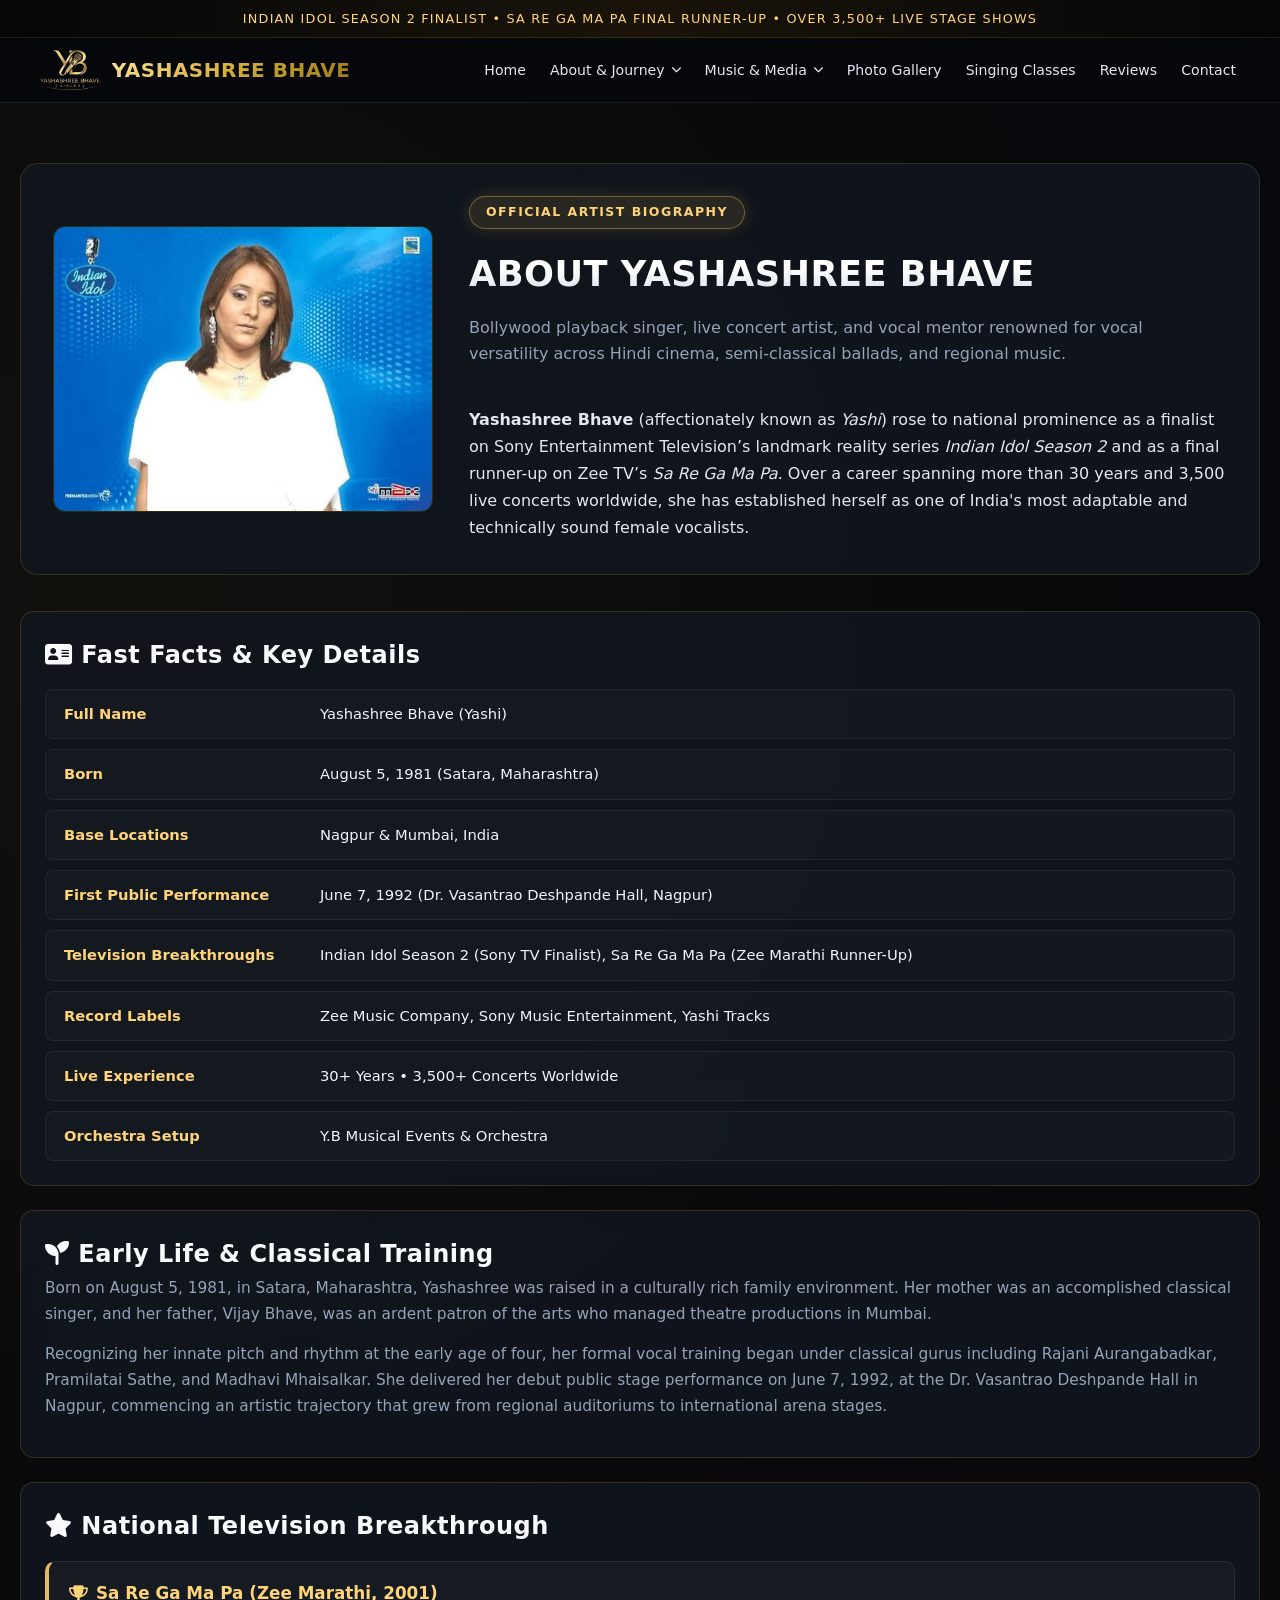
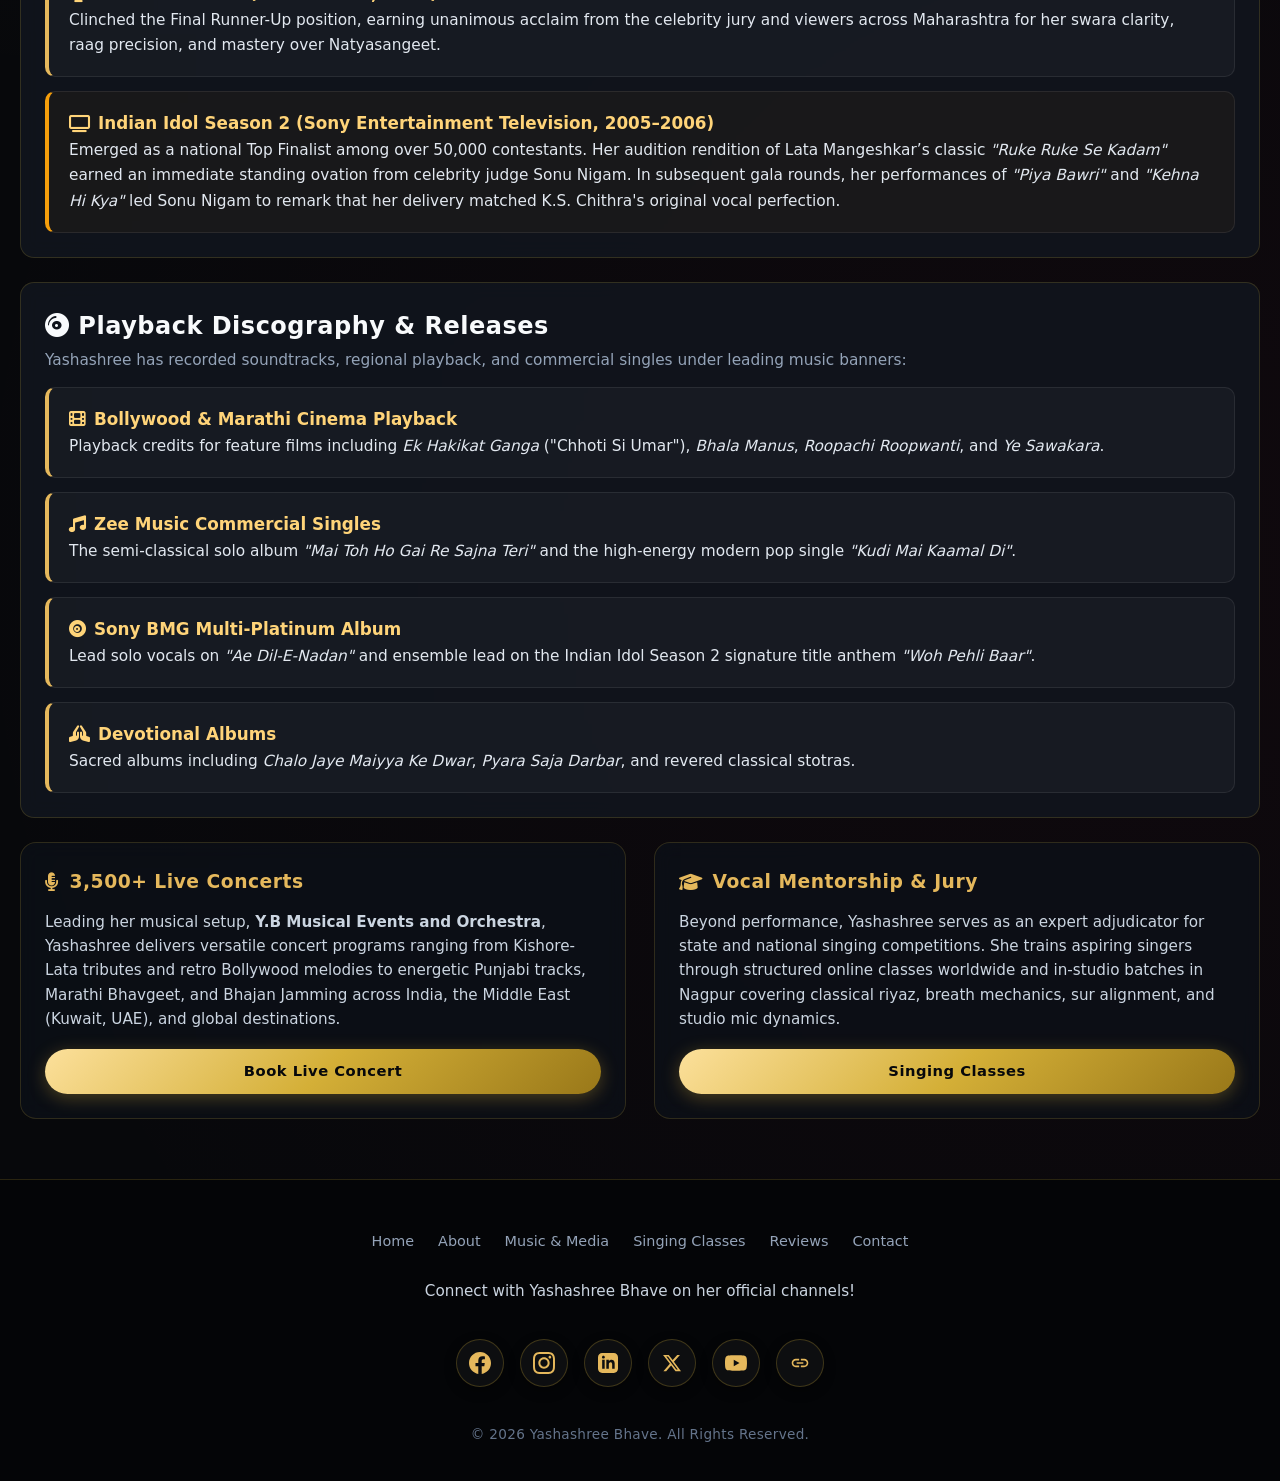
==== commit b1ff074a: "Add files via upload" ====
--- a/about-yashashree-bhave.html
+++ b/about-yashashree-bhave.html
@@ -11,8 +11,8 @@
   <link rel="canonical" href="https://yashashreebhave.com/about-yashashree-bhave.html">
 
   <link rel="stylesheet" href="style.css">
-  <link rel="stylesheet" href="https://cdnjs.cloudflare.com/ajax/libs/font-awesome/6.5.1/css/all.min.css">
-  <!-- Favicon Icon Integration -->
+ <!-- FontAwesome Asynchronous Loading -->
+  <link rel="stylesheet" href="https://cdnjs.cloudflare.com/ajax/libs/font-awesome/6.4.0/css/all.min.css" media="print" onload="this.media='all'">  <!-- Favicon Icon Integration -->
   <link rel="icon" type="image/png" href="images/logo.png">
 
   <!-- Open Graph / WhatsApp / Facebook Meta Tags -->
@@ -28,6 +28,15 @@
   <meta name="twitter:title" content="About Yashashree Bhave | Playback Singer & Indian Idol 2 Finalist">
   <meta name="twitter:description" content="Discover the biography and 30+ year stage legacy of Bollywood playback singer Yashashree Bhave.">
   <meta name="twitter:image" content="https://yashashreebhave.com/images/hero-banner.jpg">
+
+  <!-- Google tag (gtag.js) -->
+  <script async src="https://www.googletagmanager.com/gtag/js?id=G-YOUR_MEASUREMENT_ID"></script>
+  <script>
+    window.dataLayer = window.dataLayer || [];
+    function gtag(){dataLayer.push(arguments);}
+    gtag('js', new Date());
+    gtag('config', 'G-405K9Q99PP');
+  </script>
 
   <script type="application/ld+json">
 {
--- a/style.css
+++ b/style.css
@@ -1,1573 +1,1726 @@
-@import url('https://fonts.googleapis.com/css2?family=Cinzel:wght@500;700;800&family=Plus+Jakarta+Sans:wght@300;400;500;600;700&display=swap');
-
 :root {
-  --bg-dark: #07080b;
-  --bg-surface: #0e1117;
-  --bg-card: rgba(18, 22, 31, 0.82);
-  --border-card: rgba(212, 175, 55, 0.18);
-  --border-glow: rgba(245, 158, 11, 0.45);
-  --accent-gold: #e5b85c;
-  --accent-gold-bright: #ffd479;
-  --accent-gold-gradient: linear-gradient(135deg, #fce09b 0%, #d4af37 50%, #997819 100%);
-  --accent-ruby: #e11d48;
-  --text-main: #f8fafc;
-  --text-muted: #94a3b8;
-  --max-width: 1240px;
-}
-
-* { box-sizing: border-box; margin: 0; padding: 0; }
-html { scroll-behavior: smooth; }
+--bg-dark:#07080b;
+--bg-surface:#0e1117;
+--bg-card:rgba(18,22,31,0.82);
+--border-card:rgba(212,175,55,0.18);
+--border-glow:rgba(245,158,11,0.45);
+--accent-gold:#e5b85c;
+--accent-gold-bright:#ffd479;
+--accent-gold-gradient:linear-gradient(135deg,#fce09b 0%,#d4af37 50%,#997819 100%);
+--accent-ruby:#e11d48;
+--text-main:#f8fafc;
+--text-muted:#94a3b8;
+--max-width:1240px
+}
+
+* {
+box-sizing:border-box;
+margin:0;
+padding:0
+}
+
+html {
+scroll-behavior:smooth
+}
+
 body {
-  font-family: 'Plus Jakarta Sans', system-ui, -apple-system, sans-serif;
-  background-color: var(--bg-dark);
-  color: var(--text-main);
-  line-height: 1.65;
-  overflow-x: hidden;
-  background-image: 
-    radial-gradient(circle at 10% 20%, rgba(212, 175, 55, 0.05) 0%, transparent 40%),
-    radial-gradient(circle at 90% 70%, rgba(225, 29, 72, 0.04) 0%, transparent 50%);
-}
-
-h1, h2, h3, .brand-text {
-  font-family: 'Cinzel', Georgia, serif;
-  letter-spacing: 0.5px;
-}
-
-a { color: var(--accent-gold); text-decoration: none; transition: all 0.25s ease; }
-a:hover { color: var(--accent-gold-bright); }
+font-family: system-ui, -apple-system, BlinkMacSystemFont, "Segoe UI", Roboto, Helvetica, Arial, sans-serif;
+background-color:var(--bg-dark);
+color:var(--text-main);
+line-height:1.65;
+overflow-x:hidden;
+background-image:radial-gradient(circle at 10% 20%,rgba(212,175,55,0.05) 0%,transparent 40%),radial-gradient(circle at 90% 70%,rgba(225,29,72,0.04) 0%,transparent 50%)
+}
+
+h1,h2,h3,.brand-text {
+font-family: system-ui, -apple-system, BlinkMacSystemFont, "Segoe UI", Roboto, Helvetica, Arial, sans-serif;
+letter-spacing:.5px
+}
+
+a {
+color:var(--accent-gold);
+text-decoration:none;
+transition:all .25s ease
+}
+
+a:hover {
+color:var(--accent-gold-bright)
+}
 
 /* --- Announcement Strip --- */
 .top-strip {
-  background: linear-gradient(90deg, #050608 0%, #1a140a 50%, #050608 100%);
-  color: var(--accent-gold-bright);
-  text-align: center;
-  padding: 8px 14px;
-  font-size: 0.8rem;
-  letter-spacing: 1.2px;
-  text-transform: uppercase;
-  border-bottom: 1px solid rgba(212, 175, 55, 0.15);
+background:linear-gradient(90deg,#050608 0%,#1a140a 50%,#050608 100%);
+color:var(--accent-gold-bright);
+text-align:center;
+padding:8px 14px;
+font-size:.8rem;
+letter-spacing:1.2px;
+text-transform:uppercase;
+border-bottom:1px solid rgba(212,175,55,0.15)
 }
 
 /* --- Sticky Header & Navigation --- */
 header {
-  position: sticky;
-  top: 0;
-  border-bottom: 1px solid rgba(255, 255, 255, 0.07);
-  z-index: 1000;
+position:sticky;
+top:0;
+border-bottom:1px solid rgba(255,255,255,0.07);
+z-index:1000
 }
 
 header::before {
-  content: "";
-  position: absolute;
-  inset: 0;
-  background: rgba(7, 8, 11, 0.94);
-  backdrop-filter: blur(14px);
-  -webkit-backdrop-filter: blur(14px);
-  z-index: -1;
+content:"";
+position:absolute;
+inset:0;
+background:rgba(7,8,11,0.94);
+backdrop-filter:blur(14px);
+-webkit-backdrop-filter:blur(14px);
+z-index:-1
 }
 
 .nav-bar {
-  max-width: var(--max-width);
-  margin: 0 auto;
-  display: flex;
-  justify-content: space-between;
-  align-items: center;
-  padding: 12px 20px;
-  position: relative;
+max-width:var(--max-width);
+margin:0 auto;
+display:flex;
+justify-content:space-between;
+align-items:center;
+padding:12px 20px;
+position:relative
 }
 
 .brand-wrapper {
-  display: flex;
-  align-items: center;
-  gap: 12px;
-  text-decoration: none;
+display:flex;
+align-items:center;
+gap:12px;
+text-decoration:none
 }
 
 .brand-logo {
-  height: 40px;
-  width: auto;
-  max-width: 140px;
-  object-fit: contain;
-  display: block;
-}
-
-.brand-logo:not([src]), 
-.brand-logo[src=""], 
-.brand-logo[src*="undefined"] {
-  display: none;
+height:40px;
+width:auto;
+max-width:140px;
+object-fit:contain;
+display:block
+}
+
+.brand-logo:not([src]),.brand-logo[src=""],.brand-logo[src*="undefined"] {
+display:none
 }
 
 .brand-text {
-  font-size: 1.25rem;
-  font-weight: 700;
-  background: var(--accent-gold-gradient);
-  -webkit-background-clip: text;
-  -webkit-text-fill-color: transparent;
-  white-space: nowrap;
+font-size:1.25rem;
+font-weight:700;
+background:var(--accent-gold-gradient);
+-webkit-background-clip:text;
+-webkit-text-fill-color:transparent;
+white-space:nowrap
 }
 
 .nav-toggle {
-  display: none;
-  background: transparent;
-  border: none;
-  cursor: pointer;
-  padding: 6px;
-  z-index: 1001;
+display:none;
+background:transparent;
+border:none;
+cursor:pointer;
+padding:6px;
+z-index:1001
 }
 
 .nav-toggle span {
-  display: block;
-  width: 25px;
-  height: 2px;
-  background: var(--accent-gold);
-  margin: 5px 0;
-  border-radius: 2px;
-  transition: all 0.3s ease;
+display:block;
+width:25px;
+height:2px;
+background:var(--accent-gold);
+margin:5px 0;
+border-radius:2px;
+transition:all .3s ease
 }
 
 .nav-links {
-  display: flex;
-  gap: 16px;
-  list-style: none;
-  align-items: center;
-  margin: 0;
-  padding: 0;
+display:flex;
+gap:16px;
+list-style:none;
+align-items:center;
+margin:0;
+padding:0
 }
 
 .nav-links a {
-  color: #e2e8f0;
-  font-size: 0.88rem;
-  font-weight: 500;
-  white-space: nowrap;
-  padding: 6px 4px;
-}
-
-.nav-links a.active, .nav-links a:hover {
-  color: var(--accent-gold);
-  text-shadow: 0 0 10px rgba(229, 184, 92, 0.5);
+color:#e2e8f0;
+font-size:.88rem;
+font-weight:500;
+white-space:nowrap;
+padding:6px 4px
+}
+
+.nav-links a.active,.nav-links a:hover {
+color:var(--accent-gold);
+text-shadow:0 0 10px rgba(229,184,92,0.5)
 }
 
 /* Dropdown Menu & Arrow Styling */
 .nav-item-dropdown {
-  position: relative;
+position:relative
 }
 
 .dropdown-trigger {
-  cursor: pointer;
-  display: inline-flex;
-  align-items: center;
-  gap: 6px;
-  color: #e2e8f0;
-  font-size: 0.88rem;
-  font-weight: 500;
-  white-space: nowrap;
-  padding: 6px 4px;
-  transition: color 0.25s ease;
+cursor:pointer;
+display:inline-flex;
+align-items:center;
+gap:6px;
+color:#e2e8f0;
+font-size:.88rem;
+font-weight:500;
+white-space:nowrap;
+padding:6px 4px;
+transition:color .25s ease
 }
 
 .dropdown-trigger:hover {
-  color: var(--accent-gold);
+color:var(--accent-gold)
 }
 
 .dropdown-arrow {
-  font-size: 0.65rem;
-  transition: transform 0.3s ease;
+font-size:.65rem;
+transition:transform .3s ease
 }
 
 .dropdown-menu {
-  display: none;
-  position: absolute;
-  top: 100%;
-  left: 0;
-  background: #0d1017;
-  border: 1px solid var(--border-card);
-  border-radius: 10px;
-  box-shadow: 0 12px 30px rgba(0, 0, 0, 0.8);
-  list-style: none;
-  padding: 8px 0;
-  min-width: 220px;
-  z-index: 1050;
+display:none;
+position:absolute;
+top:100%;
+left:0;
+background:#0d1017;
+border:1px solid var(--border-card);
+border-radius:10px;
+box-shadow:0 12px 30px rgba(0,0,0,0.8);
+list-style:none;
+padding:8px 0;
+min-width:220px;
+z-index:1050
 }
 
 .dropdown-menu li a {
-  display: block;
-  padding: 10px 18px;
-  font-size: 0.85rem;
-  color: #cbd5e1;
-  transition: all 0.2s ease;
-}
-
-.dropdown-menu li a:hover,
-.dropdown-menu li a.active {
-  background: rgba(212, 175, 55, 0.1);
-  color: var(--accent-gold-bright);
-  padding-left: 22px;
+display:block;
+padding:10px 18px;
+font-size:.85rem;
+color:#cbd5e1;
+transition:all .2s ease
+}
+
+.dropdown-menu li a:hover,.dropdown-menu li a.active {
+background:rgba(212,175,55,0.1);
+color:var(--accent-gold-bright);
+padding-left:22px
 }
 
 /* Desktop Hover Trigger & Arrow Rotation */
 @media (min-width: 921px) {
-  .nav-item-dropdown:hover .dropdown-menu {
-    display: block;
-  }
-  .nav-item-dropdown:hover .dropdown-arrow {
-    transform: rotate(180deg);
-  }
+.nav-item-dropdown:hover .dropdown-menu {
+display:block
+}
+
+.nav-item-dropdown:hover .dropdown-arrow {
+transform:rotate(180deg)
+}
 }
 
 /* --- Mobile Navigation Drawer Fix (Single Definitive Block) --- */
 @media (max-width: 920px) {
-  .nav-bar { padding: 10px 16px; }
-  .brand-text { font-size: 1.05rem; }
-  .nav-toggle { display: block !important; }
-  
-  .nav-links {
-    position: fixed !important;
-    top: 0 !important;
-    right: -100% !important;
-    left: auto !important;
-    width: 280px !important;
-    height: 100vh !important;
-    background: #090b10 !important;
-    border-left: 1px solid var(--border-card);
-    flex-direction: column !important;
-    align-items: flex-start !important;
-    padding: 70px 24px 30px !important;
-    gap: 12px !important;
-    box-shadow: -15px 0 40px rgba(0, 0, 0, 0.9) !important;
-    transition: right 0.3s ease-in-out !important;
-    z-index: 99999 !important;
-    overflow-y: auto !important;
-  }
-  
-  .nav-links.active {
-    right: 0 !important;
-  }
-  
-  .nav-links a {
-    font-size: 0.95rem;
-    display: block;
-    width: 100%;
-    padding: 6px 0;
-    border-bottom: 1px solid rgba(255, 255, 255, 0.05);
-  }
-
-  .dropdown-trigger {
-    display: flex;
-    justify-content: space-between;
-    align-items: center;
-    width: 100%;
-    font-size: 0.95rem;
-    padding: 6px 0;
-    border-bottom: 1px solid rgba(255, 255, 255, 0.05);
-  }
-
-  .nav-item-dropdown .dropdown-menu {
-    display: none !important;
-    position: static !important;
-    background: rgba(0, 0, 0, 0.3) !important;
-    border: none !important;
-    box-shadow: none !important;
-    padding-left: 16px !important;
-    width: 100% !important;
-  }
-
-  .nav-item-dropdown.open .dropdown-menu {
-    display: block !important;
-  }
-
-  .nav-item-dropdown.open .dropdown-arrow {
-    transform: rotate(180deg);
-  }
-
-  .nav-toggle.open span:nth-child(1) { transform: rotate(45deg) translate(5px, 5px); }
-  .nav-toggle.open span:nth-child(2) { opacity: 0; }
-  .nav-toggle.open span:nth-child(3) { transform: rotate(-45deg) translate(5px, -5px); }
+.nav-bar {
+padding:10px 16px
+}
+
+.brand-text {
+font-size:1.05rem
+}
+
+.nav-toggle {
+display:block!important
+}
+
+.nav-links {
+position:fixed!important;
+top:0!important;
+right:-100%!important;
+left:auto!important;
+width:280px!important;
+height:100vh!important;
+background:#090b10!important;
+border-left:1px solid var(--border-card);
+flex-direction:column!important;
+align-items:flex-start!important;
+padding:70px 24px 30px!important;
+gap:12px!important;
+box-shadow:-15px 0 40px rgba(0,0,0,0.9)!important;
+transition:right .3s ease-in-out!important;
+z-index:99999!important;
+overflow-y:auto!important
+}
+
+.nav-links.active {
+right:0!important
+}
+
+.nav-links a {
+font-size:.95rem;
+display:block;
+width:100%;
+padding:6px 0;
+border-bottom:1px solid rgba(255,255,255,0.05)
+}
+
+.dropdown-trigger {
+display:flex;
+justify-content:space-between;
+align-items:center;
+width:100%;
+font-size:.95rem;
+padding:6px 0;
+border-bottom:1px solid rgba(255,255,255,0.05)
+}
+
+.nav-item-dropdown .dropdown-menu {
+display:none!important;
+position:static!important;
+background:rgba(0,0,0,0.3)!important;
+border:none!important;
+box-shadow:none!important;
+padding-left:16px!important;
+width:100%!important
+}
+
+.nav-item-dropdown.open .dropdown-menu {
+display:block!important
+}
+
+.nav-item-dropdown.open .dropdown-arrow {
+transform:rotate(180deg)
+}
+
+.nav-toggle.open span:nth-child(1) {
+transform:rotate(45deg) translate(5px,5px)
+}
+
+.nav-toggle.open span:nth-child(2) {
+opacity:0
+}
+
+.nav-toggle.open span:nth-child(3) {
+transform:rotate(-45deg) translate(5px,-5px)
+}
 }
 
 /* --- Stage Hero Banner with Face Framing --- */
 .hero-banner {
-  position: relative;
-  min-height: 520px;
-  display: flex;
-  align-items: center;
-  justify-content: center;
-  text-align: center;
-  padding: 60px 20px;
-  overflow: hidden;
-  background-color: #06070a;
+position:relative;
+min-height:520px;
+display:flex;
+align-items:center;
+justify-content:center;
+text-align:center;
+padding:60px 20px;
+overflow:hidden;
+background-color:#06070a
 }
 
 .hero-banner::before {
-  content: "";
-  position: absolute;
-  top: 0;
-  left: 0;
-  width: 100%;
-  height: 100%;
-  background-image: url('images/hero-banner.jpg');
-  background-repeat: no-repeat;
-  background-position: center 20%;
-  background-size: cover;
-  opacity: 0.88;
-  filter: contrast(1.08) brightness(1.04);
+content:"";
+position:absolute;
+top:0;
+left:0;
+width:100%;
+height:100%;
+background-image:url(images/hero-banner.jpg);
+background-repeat:no-repeat;
+background-position:center 20%;
+background-size:cover;
+opacity:.88;
+filter:contrast(1.08) brightness(1.04)
 }
 
 .hero-banner::after {
-  content: "";
-  position: absolute;
-  top: 0;
-  left: 0;
-  width: 100%;
-  height: 100%;
-  background: 
-    radial-gradient(circle at 50% 25%, rgba(255, 212, 121, 0.18) 0%, transparent 65%),
-    linear-gradient(to bottom, rgba(7, 8, 11, 0.25) 0%, rgba(7, 8, 11, 0.75) 75%, var(--bg-dark) 100%);
-  pointer-events: none;
+content:"";
+position:absolute;
+top:0;
+left:0;
+width:100%;
+height:100%;
+background:radial-gradient(circle at 50% 25%,rgba(255,212,121,0.18) 0%,transparent 65%),linear-gradient(to bottom,rgba(7,8,11,0.25) 0%,rgba(7,8,11,0.75) 75%,var(--bg-dark) 100%);
+pointer-events:none
 }
 
 .hero-content {
-  max-width: 920px;
-  position: relative;
-  z-index: 2;
-  margin-top: 130px;
-  background: rgba(10, 12, 17, 0.6);
-  padding: 30px 24px;
-  border-radius: 20px;
-  backdrop-filter: blur(8px);
-  -webkit-backdrop-filter: blur(8px);
-  border: 1px solid rgba(255, 255, 255, 0.08);
+max-width:920px;
+position:relative;
+z-index:2;
+margin-top:130px;
+background:rgba(10,12,17,0.6);
+padding:30px 24px;
+border-radius:20px;
+backdrop-filter:blur(8px);
+-webkit-backdrop-filter:blur(8px);
+border:1px solid rgba(255,255,255,0.08)
 }
 
 .stage-pill {
-  display: inline-flex;
-  align-items: center;
-  padding: 5px 16px;
-  background: rgba(229, 184, 92, 0.12);
-  border: 1px solid rgba(229, 184, 92, 0.4);
-  border-radius: 50px;
-  color: var(--accent-gold-bright);
-  font-size: 0.78rem;
-  font-weight: 600;
-  text-transform: uppercase;
-  letter-spacing: 1.5px;
-  margin-bottom: 16px;
-  box-shadow: 0 0 15px rgba(229, 184, 92, 0.2);
+display:inline-flex;
+align-items:center;
+padding:5px 16px;
+background:rgba(229,184,92,0.12);
+border:1px solid rgba(229,184,92,0.4);
+border-radius:50px;
+color:var(--accent-gold-bright);
+font-size:.78rem;
+font-weight:600;
+text-transform:uppercase;
+letter-spacing:1.5px;
+margin-bottom:16px;
+box-shadow:0 0 15px rgba(229,184,92,0.2)
 }
 
 .hero-banner h1 {
-  font-size: clamp(1.6rem, 4.2vw, 3rem);
-  font-weight: 800;
-  line-height: 1.25;
-  color: #fff;
-  margin-bottom: 16px;
-  text-shadow: 0 3px 18px rgba(0, 0, 0, 0.9);
+font-size:clamp(1.6rem,4.2vw,3rem);
+font-weight:800;
+line-height:1.25;
+color:#fff;
+margin-bottom:16px;
+text-shadow:0 3px 18px rgba(0,0,0,0.9)
 }
 
 .hero-banner p {
-  font-size: clamp(0.95rem, 2vw, 1.15rem);
-  color: #e2e8f0;
-  max-width: 760px;
-  margin: 0 auto 24px;
-  font-weight: 300;
+font-size:clamp(0.95rem,2vw,1.15rem);
+color:#e2e8f0;
+max-width:760px;
+margin:0 auto 24px;
+font-weight:300
 }
 
 /* Buttons */
-.btn-group { display: flex; gap: 14px; justify-content: center; flex-wrap: wrap; }
+.btn-group {
+display:flex;
+gap:14px;
+justify-content:center;
+flex-wrap:wrap
+}
+
 .btn {
-  display: inline-flex;
-  align-items: center;
-  justify-content: center;
-  padding: 12px 28px;
-  border-radius: 30px;
-  font-size: 0.92rem;
-  font-weight: 600;
-  cursor: pointer;
-  letter-spacing: 0.5px;
-  transition: all 0.3s cubic-bezier(0.16, 1, 0.3, 1);
-}
+display:inline-flex;
+align-items:center;
+justify-content:center;
+padding:12px 28px;
+border-radius:30px;
+font-size:.92rem;
+font-weight:600;
+cursor:pointer;
+letter-spacing:.5px;
+transition:all .3s cubic-bezier(0.16,1,0.3,1)
+}
+
 .btn-gold {
-  background: var(--accent-gold-gradient);
-  color: #07080b;
-  box-shadow: 0 4px 18px rgba(212, 175, 55, 0.32);
-}
+background:var(--accent-gold-gradient);
+color:#07080b;
+box-shadow:0 4px 18px rgba(212,175,55,0.32)
+}
+
 .btn-gold:hover {
-  transform: translateY(-2px);
-  box-shadow: 0 6px 25px rgba(212, 175, 55, 0.5);
-  color: #000;
-  text-decoration: none;
-}
+transform:translateY(-2px);
+box-shadow:0 6px 25px rgba(212,175,55,0.5);
+color:#000;
+text-decoration:none
+}
+
 .btn-glass {
-  background: rgba(255, 255, 255, 0.06);
-  color: #fff;
-  border: 1px solid rgba(255, 255, 255, 0.16);
-  backdrop-filter: blur(8px);
-}
+background:rgba(255,255,255,0.06);
+color:#fff;
+border:1px solid rgba(255,255,255,0.16);
+backdrop-filter:blur(8px)
+}
+
 .btn-glass:hover {
-  background: rgba(255, 255, 255, 0.14);
-  border-color: var(--accent-gold);
-  transform: translateY(-2px);
-  text-decoration: none;
+background:rgba(255,255,255,0.14);
+border-color:var(--accent-gold);
+transform:translateY(-2px);
+text-decoration:none
 }
 
 /* Global Content Sections */
-.section { padding: 60px 20px; position: relative; }
-.container { max-width: var(--max-width); margin: 0 auto; }
+.section {
+padding:60px 20px;
+position:relative
+}
+
+.container {
+max-width:var(--max-width);
+margin:0 auto
+}
+
 .section-title {
-  text-align: center;
-  font-size: clamp(1.5rem, 3.2vw, 2.2rem);
-  font-weight: 700;
-  margin-bottom: 12px;
-  background: linear-gradient(180deg, #fff 40%, #cbd5e1 100%);
-  -webkit-background-clip: text;
-  -webkit-text-fill-color: transparent;
-}
+text-align:center;
+font-size:clamp(1.5rem,3.2vw,2.2rem);
+font-weight:700;
+margin-bottom:12px;
+background:linear-gradient(180deg,#fff 40%,#cbd5e1 100%);
+-webkit-background-clip:text;
+-webkit-text-fill-color:transparent
+}
+
 .section-subtitle {
-  text-align: center;
-  font-size: 1rem;
-  color: var(--text-muted);
-  max-width: 800px;
-  margin: 0 auto 38px;
-  font-weight: 300;
-}
+text-align:center;
+font-size:1rem;
+color:var(--text-muted);
+max-width:800px;
+margin:0 auto 38px;
+font-weight:300
+}
+
 .section-stage {
-  background: radial-gradient(circle at center, #11202e 0%, #080c11 100%);
-  border-top: 1px solid rgba(212, 175, 55, 0.12);
-  border-bottom: 1px solid rgba(212, 175, 55, 0.12);
-}
-.section-noir { background: #090a0d; }
+background:radial-gradient(circle at center,#11202e 0%,#080c11 100%);
+border-top:1px solid rgba(212,175,55,0.12);
+border-bottom:1px solid rgba(212,175,55,0.12)
+}
+
+.section-noir {
+background:#090a0d
+}
 
 /* Grid Layouts */
 .spotlight-grid {
-  display: grid;
-  grid-template-columns: repeat(auto-fit, minmax(290px, 1fr));
-  gap: 26px;
-}
+display:grid;
+grid-template-columns:repeat(auto-fit,minmax(290px,1fr));
+gap:26px
+}
+
 .spotlight-card {
-  background: var(--bg-card);
-  border: 1px solid var(--border-card);
-  border-radius: 16px;
-  overflow: hidden;
-  backdrop-filter: blur(12px);
-  display: flex;
-  flex-direction: column;
-  transition: all 0.3s ease;
-}
+background:var(--bg-card);
+border:1px solid var(--border-card);
+border-radius:16px;
+overflow:hidden;
+backdrop-filter:blur(12px);
+display:flex;
+flex-direction:column;
+transition:all .3s ease
+}
+
 .spotlight-card:hover {
-  transform: translateY(-4px);
-  border-color: var(--border-glow);
-  box-shadow: 0 10px 28px rgba(0, 0, 0, 0.6), 0 0 20px rgba(212, 175, 55, 0.12);
+transform:translateY(-4px);
+border-color:var(--border-glow);
+box-shadow:0 10px 28px rgba(0,0,0,0.6),0 0 20px rgba(212,175,55,0.12)
 }
 
 .uncut-media-stage {
-  width: 100%;
-  background: #000;
-  display: flex;
-  align-items: center;
-  justify-content: center;
-  border-bottom: 1px solid rgba(255, 255, 255, 0.06);
-}
+width:100%;
+background:#000;
+display:flex;
+align-items:center;
+justify-content:center;
+border-bottom:1px solid rgba(255,255,255,0.06)
+}
+
 .uncut-media-stage img {
-  width: 100%;
-  height: auto;
-  max-height: 420px;
-  object-fit: contain;
-  display: block;
-}
-
-.spotlight-body { padding: 22px; flex: 1; display: flex; flex-direction: column; }
-.spotlight-body h2, .spotlight-body h3 { font-size: 1.2rem; margin-bottom: 10px; color: #fff; }
-.spotlight-body p { color: var(--text-muted); font-size: 0.94rem; margin-bottom: 16px; flex: 1; }
+width:100%;
+height:auto;
+max-height:420px;
+object-fit:contain;
+display:block
+}
+
+.spotlight-body {
+padding:22px;
+flex:1;
+display:flex;
+flex-direction:column
+}
+
+.spotlight-body h2,.spotlight-body h3 {
+font-size:1.2rem;
+margin-bottom:10px;
+color:#fff
+}
+
+.spotlight-body p {
+color:var(--text-muted);
+font-size:.94rem;
+margin-bottom:16px;
+flex:1
+}
 
 .duo-grid {
-  display: grid;
-  grid-template-columns: repeat(auto-fit, minmax(320px, 1fr));
-  gap: 28px;
-}
+display:grid;
+grid-template-columns:repeat(auto-fit,minmax(320px,1fr));
+gap:28px
+}
+
 .feature-frame {
-  background: rgba(13, 17, 24, 0.75);
-  border: 1px solid var(--border-card);
-  border-radius: 16px;
-  overflow: hidden;
-  backdrop-filter: blur(10px);
-  display: flex;
-  flex-direction: column;
-}
-.feature-frame-body { padding: 24px; }
-.feature-frame-body h2, .feature-frame-body h3 { font-size: 1.3rem; color: #fff; margin-bottom: 12px; }
-.feature-frame-body p { color: #e2e8f0; font-size: 0.95rem; margin-bottom: 14px; }
-
-.gold-bullet-list { list-style: none; padding-left: 0; margin: 14px 0; }
+background:rgba(13,17,24,0.75);
+border:1px solid var(--border-card);
+border-radius:16px;
+overflow:hidden;
+backdrop-filter:blur(10px);
+display:flex;
+flex-direction:column
+}
+
+.feature-frame-body {
+padding:24px
+}
+
+.feature-frame-body h2,.feature-frame-body h3 {
+font-size:1.3rem;
+color:#fff;
+margin-bottom:12px
+}
+
+.feature-frame-body p {
+color:#e2e8f0;
+font-size:.95rem;
+margin-bottom:14px
+}
+
+.gold-bullet-list {
+list-style:none;
+padding-left:0;
+margin:14px 0
+}
+
 .gold-bullet-list li {
-  position: relative;
-  padding-left: 22px;
-  margin-bottom: 8px;
-  font-size: 0.92rem;
-  color: var(--text-muted);
-}
+position:relative;
+padding-left:22px;
+margin-bottom:8px;
+font-size:.92rem;
+color:var(--text-muted)
+}
+
 .gold-bullet-list li::before {
-  content: "♦";
-  position: absolute;
-  left: 0;
-  color: var(--accent-gold);
-  font-size: 0.75rem;
+content:"♦";
+position:absolute;
+left:0;
+color:var(--accent-gold);
+font-size:.75rem
 }
 
 /* --- Optimized Video Theater Grid & Uncropped Thumbnails --- */
 .video-theater-grid {
-  display: grid;
-  grid-template-columns: repeat(auto-fit, minmax(300px, 1fr));
-  gap: 24px;
-  width: 100%;
-}
+display:grid;
+grid-template-columns:repeat(auto-fit,minmax(300px,1fr));
+gap:24px;
+width:100%
+}
+
 .theater-card {
-  background: var(--bg-card);
-  border: 1px solid var(--border-card);
-  border-radius: 14px;
-  overflow: hidden;
-  display: flex;
-  flex-direction: column;
-  transition: transform 0.25s ease, border-color 0.25s ease, box-shadow 0.25s ease;
-}
+background:var(--bg-card);
+border:1px solid var(--border-card);
+border-radius:14px;
+overflow:hidden;
+display:flex;
+flex-direction:column;
+transition:transform .25s ease,border-color .25s ease,box-shadow .25s ease
+}
+
 .theater-card:hover {
-  transform: translateY(-4px);
-  border-color: var(--border-glow);
-  box-shadow: 0 10px 28px rgba(0, 0, 0, 0.6);
-}
+transform:translateY(-4px);
+border-color:var(--border-glow);
+box-shadow:0 10px 28px rgba(0,0,0,0.6)
+}
+
 .facade-stage {
-  position: relative;
-  width: 100%;
-  padding-top: 56.25%;
-  background: #020305;
-  display: block;
-  overflow: hidden;
-  cursor: pointer;
-}
+position:relative;
+width:100%;
+padding-top:56.25%;
+background:#020305;
+display:block;
+overflow:hidden;
+cursor:pointer
+}
+
 .facade-stage img {
-  position: absolute;
-  top: 0; left: 0; width: 100%; height: 100%;
-  object-fit: contain;
-  background: #000;
-  display: block;
-}
+position:absolute;
+top:0;
+left:0;
+width:100%;
+height:100%;
+object-fit:contain;
+background:#000;
+display:block
+}
+
 .theater-play-btn {
-  position: absolute;
-  top: 50%; left: 50%;
-  transform: translate(-50%, -50%);
-  display: flex;
-  flex-direction: column;
-  align-items: center;
-  gap: 8px;
-  transition: transform 0.25s ease;
-}
+position:absolute;
+top:50%;
+left:50%;
+transform:translate(-50%,-50%);
+display:flex;
+flex-direction:column;
+align-items:center;
+gap:8px;
+transition:transform .25s ease
+}
+
 .play-core {
-  width: 62px; height: 42px;
-  background: rgba(14, 17, 24, 0.88);
-  border: 1px solid rgba(255, 255, 255, 0.25);
-  border-radius: 12px;
-  display: flex;
-  align-items: center;
-  justify-content: center;
-  box-shadow: 0 4px 18px rgba(0,0,0,0.6);
-}
+width:62px;
+height:42px;
+background:rgba(14,17,24,0.88);
+border:1px solid rgba(255,255,255,0.25);
+border-radius:12px;
+display:flex;
+align-items:center;
+justify-content:center;
+box-shadow:0 4px 18px rgba(0,0,0,0.6)
+}
+
 .play-core::after {
-  content: "";
-  border-style: solid;
-  border-width: 8px 0 8px 16px;
-  border-color: transparent transparent transparent #ffd479;
-}
+content:"";
+border-style:solid;
+border-width:8px 0 8px 16px;
+border-color:transparent transparent transparent #ffd479
+}
+
 .play-caption {
-  color: #fff;
-  font-size: 0.72rem;
-  font-weight: 600;
-  background: rgba(0, 0, 0, 0.85);
-  padding: 4px 10px;
-  border-radius: 20px;
-}
-.facade-stage:hover .theater-play-btn { transform: translate(-50%, -50%) scale(1.08); }
-.facade-stage:hover .play-core { background: var(--accent-ruby); border-color: transparent; }
-.facade-stage:hover .play-core::after { border-color: transparent transparent transparent #fff; }
-.facade-stage iframe { position: absolute; top: 0; left: 0; width: 100%; height: 100%; border: none; }
+color:#fff;
+font-size:.72rem;
+font-weight:600;
+background:rgba(0,0,0,0.85);
+padding:4px 10px;
+border-radius:20px
+}
+
+.facade-stage:hover .theater-play-btn {
+transform:translate(-50%,-50%) scale(1.08)
+}
+
+.facade-stage:hover .play-core {
+background:var(--accent-ruby);
+border-color:transparent
+}
+
+.facade-stage:hover .play-core::after {
+border-color:transparent transparent transparent #fff
+}
+
+.facade-stage iframe {
+position:absolute;
+top:0;
+left:0;
+width:100%;
+height:100%;
+border:none
+}
 
 .theater-info {
-  padding: 20px;
-  flex: 1;
-  display: flex;
-  flex-direction: column;
-  justify-content: space-between;
-}
+padding:20px;
+flex:1;
+display:flex;
+flex-direction:column;
+justify-content:space-between
+}
+
 .theater-info h3 {
-  font-size: 1.1rem;
-  line-height: 1.35;
-  margin-bottom: 8px;
-  color: #fff;
-}
+font-size:1.1rem;
+line-height:1.35;
+margin-bottom:8px;
+color:#fff
+}
+
 .theater-info p {
-  font-size: 0.9rem;
-  color: var(--text-muted);
-  margin: 0;
+font-size:.9rem;
+color:var(--text-muted);
+margin:0
 }
 
 /* FAQ Wrap */
-.faq-wrap { max-width: 860px; margin: 0 auto; }
+.faq-wrap {
+max-width:860px;
+margin:0 auto
+}
+
 .faq-unit {
-  background: var(--bg-card);
-  border: 1px solid rgba(255, 255, 255, 0.08);
-  border-radius: 12px;
-  padding: 20px 22px;
-  margin-bottom: 14px;
-}
-.faq-unit h3 { font-size: 1.1rem; color: var(--accent-gold-bright); margin-bottom: 6px; }
-.faq-unit p { color: var(--text-muted); font-size: 0.94rem; }
+background:var(--bg-card);
+border:1px solid rgba(255,255,255,0.08);
+border-radius:12px;
+padding:20px 22px;
+margin-bottom:14px
+}
+
+.faq-unit h3 {
+font-size:1.1rem;
+color:var(--accent-gold-bright);
+margin-bottom:6px
+}
+
+.faq-unit p {
+color:var(--text-muted);
+font-size:.94rem
+}
 
 /* --- Optimized Footer & Enlarged Social Icons Styling --- */
 .site-footer {
-  background: #040507;
-  border-top: 1px solid rgba(212, 175, 55, 0.18);
-  padding: 50px 20px 36px;
-  text-align: center;
+background:#040507;
+border-top:1px solid rgba(212,175,55,0.18);
+padding:50px 20px 36px;
+text-align:center
 }
 
 .footer-inner {
-  display: flex;
-  flex-direction: column;
-  align-items: center;
-  gap: 20px;
+display:flex;
+flex-direction:column;
+align-items:center;
+gap:20px
 }
 
 /* SEO Footer Navigation Sitemap Links */
 .footer-nav-links {
-  display: flex;
-  justify-content: center;
-  flex-wrap: wrap;
-  gap: 18px 24px;
-  margin-bottom: 6px;
+display:flex;
+justify-content:center;
+flex-wrap:wrap;
+gap:18px 24px;
+margin-bottom:6px
 }
 
 .footer-nav-links a {
-  color: var(--text-muted);
-  font-size: 0.9rem;
-  font-weight: 500;
-  transition: color 0.25s ease;
+color:var(--text-muted);
+font-size:.9rem;
+font-weight:500;
+transition:color .25s ease
 }
 
 .footer-nav-links a:hover {
-  color: var(--accent-gold-bright);
+color:var(--accent-gold-bright)
 }
 
 .footer-tagline {
-  color: #cbd5e1;
-  font-size: 0.95rem;
-  margin-bottom: 4px;
+color:#cbd5e1;
+font-size:.95rem;
+margin-bottom:4px
 }
 
 /* Enlarged Social Circle Strip */
 .social-circle-strip {
-  display: flex;
-  justify-content: center;
-  align-items: center;
-  gap: 16px;
-  margin: 10px 0 16px;
-  flex-wrap: wrap;
+display:flex;
+justify-content:center;
+align-items:center;
+gap:16px;
+margin:10px 0 16px;
+flex-wrap:wrap
 }
 
 .social-circle {
-  width: 48px;
-  height: 48px;
-  border-radius: 50%;
-  background: rgba(255, 255, 255, 0.04);
-  border: 1px solid rgba(212, 175, 55, 0.25);
-  color: var(--accent-gold);
-  display: flex;
-  align-items: center;
-  justify-content: center;
-  transition: all 0.3s cubic-bezier(0.16, 1, 0.3, 1);
-  box-shadow: 0 4px 12px rgba(0, 0, 0, 0.4);
+width:48px;
+height:48px;
+border-radius:50%;
+background:rgba(255,255,255,0.04);
+border:1px solid rgba(212,175,55,0.25);
+color:var(--accent-gold);
+display:flex;
+align-items:center;
+justify-content:center;
+transition:all .3s cubic-bezier(0.16,1,0.3,1);
+box-shadow:0 4px 12px rgba(0,0,0,0.4)
 }
 
 .social-circle:hover {
-  transform: translateY(-4px) scale(1.08);
-  background: var(--accent-gold-gradient);
-  color: #07080b;
-  border-color: transparent;
-  box-shadow: 0 6px 20px rgba(212, 175, 55, 0.4);
+transform:translateY(-4px) scale(1.08);
+background:var(--accent-gold-gradient);
+color:#07080b;
+border-color:transparent;
+box-shadow:0 6px 20px rgba(212,175,55,0.4)
 }
 
 .footer-credits {
-  color: #64748b;
-  font-size: 0.85rem;
-  letter-spacing: 0.3px;
+color:#64748b;
+font-size:.85rem;
+letter-spacing:.3px
 }
 
 @media (max-width: 600px) {
-  .hero-banner { min-height: 460px; padding: 30px 14px 40px; }
-  .hero-banner::before { background-position: center 10%; }
-  .hero-content { margin-top: 150px; padding: 20px 16px; }
-  .section { padding: 45px 14px; }
+.hero-banner {
+min-height:460px;
+padding:30px 14px 40px
+}
+
+.hero-banner::before {
+background-position:center 10%
+}
+
+.hero-content {
+margin-top:150px;
+padding:20px 16px
+}
+
+.section {
+padding:45px 14px
+}
 }
 
 /* --- Indian Idol 2 Story Timeline & Milestone Components --- */
 .journey-timeline-card {
-  background: var(--bg-card);
-  border: 1px solid var(--border-card);
-  border-radius: 14px;
-  padding: 24px;
-  margin-bottom: 24px;
-  backdrop-filter: blur(10px);
+background:var(--bg-card);
+border:1px solid var(--border-card);
+border-radius:14px;
+padding:24px;
+margin-bottom:24px;
+backdrop-filter:blur(10px)
 }
 
 .timeline-list {
-  list-style: none;
-  display: flex;
-  flex-direction: column;
-  gap: 14px;
-  margin-top: 14px;
+list-style:none;
+display:flex;
+flex-direction:column;
+gap:14px;
+margin-top:14px
 }
 
 .timeline-item {
-  background: rgba(255, 255, 255, 0.03);
-  border: 1px solid rgba(255, 255, 255, 0.08);
-  border-left: 4px solid var(--accent-gold);
-  border-radius: 10px;
-  padding: 18px 20px;
-  transition: all 0.25s ease;
+background:rgba(255,255,255,0.03);
+border:1px solid rgba(255,255,255,0.08);
+border-left:4px solid var(--accent-gold);
+border-radius:10px;
+padding:18px 20px;
+transition:all .25s ease
 }
 
 .timeline-item:hover {
-  background: rgba(255, 255, 255, 0.05);
-  border-left-color: var(--accent-gold-bright);
+background:rgba(255,255,255,0.05);
+border-left-color:var(--accent-gold-bright)
 }
 
 .timeline-item.highlight-gold {
-  border-left-color: #f59e0b;
-  background: rgba(245, 158, 11, 0.04);
+border-left-color:#f59e0b;
+background:rgba(245,158,11,0.04)
 }
 
 .timeline-header-row {
-  display: flex;
-  justify-content: space-between;
-  align-items: center;
-  flex-wrap: wrap;
-  gap: 10px;
-  margin-bottom: 6px;
+display:flex;
+justify-content:space-between;
+align-items:center;
+flex-wrap:wrap;
+gap:10px;
+margin-bottom:6px
 }
 
 .timeline-label {
-  font-size: 1.05rem;
-  font-weight: 700;
-  color: var(--accent-gold-bright);
-  display: flex;
-  align-items: center;
-  gap: 8px;
+font-size:1.05rem;
+font-weight:700;
+color:var(--accent-gold-bright);
+display:flex;
+align-items:center;
+gap:8px
 }
 
 .timeline-text {
-  font-size: 0.96rem;
-  color: #e2e8f0;
-  line-height: 1.65;
+font-size:.96rem;
+color:#e2e8f0;
+line-height:1.65
 }
 
 .song-badge {
-  display: inline-block;
-  background: rgba(229, 184, 92, 0.15);
-  color: var(--accent-gold-bright);
-  font-weight: 700;
-  font-size: 0.78rem;
-  padding: 2px 8px;
-  border-radius: 4px;
-  margin-right: 6px;
-  border: 1px solid rgba(229, 184, 92, 0.3);
+display:inline-block;
+background:rgba(229,184,92,0.15);
+color:var(--accent-gold-bright);
+font-weight:700;
+font-size:.78rem;
+padding:2px 8px;
+border-radius:4px;
+margin-right:6px;
+border:1px solid rgba(229,184,92,0.3)
 }
 
 .stage-badge {
-  display: inline-block;
-  background: rgba(245, 158, 11, 0.12);
-  color: var(--accent-gold);
-  font-size: 0.78rem;
-  font-weight: 700;
-  padding: 3px 10px;
-  border-radius: 20px;
-  border: 1px solid rgba(245, 158, 11, 0.3);
+display:inline-block;
+background:rgba(245,158,11,0.12);
+color:var(--accent-gold);
+font-size:.78rem;
+font-weight:700;
+padding:3px 10px;
+border-radius:20px;
+border:1px solid rgba(245,158,11,0.3)
 }
 
 /* Audio Listen Button & Modal */
 .btn-listen {
-  display: inline-flex;
-  align-items: center;
-  gap: 7px;
-  background: var(--accent-gold-gradient);
-  color: #07080b;
-  padding: 6px 16px;
-  border-radius: 50px;
-  font-size: 0.82rem;
-  font-weight: 700;
-  cursor: pointer;
-  border: none;
-  box-shadow: 0 2px 10px rgba(212, 175, 55, 0.25);
-  transition: all 0.2s ease;
+display:inline-flex;
+align-items:center;
+gap:7px;
+background:var(--accent-gold-gradient);
+color:#07080b;
+padding:6px 16px;
+border-radius:50px;
+font-size:.82rem;
+font-weight:700;
+cursor:pointer;
+border:none;
+box-shadow:0 2px 10px rgba(212,175,55,0.25);
+transition:all .2s ease
 }
 
 .btn-listen:hover {
-  filter: brightness(1.12);
-  transform: translateY(-1px);
-  box-shadow: 0 4px 14px rgba(212, 175, 55, 0.4);
+filter:brightness(1.12);
+transform:translateY(-1px);
+box-shadow:0 4px 14px rgba(212,175,55,0.4)
 }
 
 .player-modal {
-  display: none;
-  position: fixed;
-  inset: 0;
-  background: rgba(0, 0, 0, 0.85);
-  z-index: 99999;
-  align-items: center;
-  justify-content: center;
-  padding: 16px;
+display:none;
+position:fixed;
+inset:0;
+background:rgba(0,0,0,0.85);
+z-index:99999;
+align-items:center;
+justify-content:center;
+padding:16px
 }
 
 .player-modal.active {
-  display: flex;
+display:flex
 }
 
 .modal-content {
-  background: #111319;
-  border: 1px solid var(--border-card);
-  border-radius: 14px;
-  width: 100%;
-  max-width: 520px;
-  padding: 20px;
-  box-shadow: 0 10px 40px rgba(0, 0, 0, 0.8);
+background:#111319;
+border:1px solid var(--border-card);
+border-radius:14px;
+width:100%;
+max-width:520px;
+padding:20px;
+box-shadow:0 10px 40px rgba(0,0,0,0.8)
 }
 
 .modal-header {
-  display: flex;
-  justify-content: space-between;
-  align-items: center;
-  margin-bottom: 14px;
-  border-bottom: 1px solid rgba(255, 255, 255, 0.08);
-  padding-bottom: 10px;
+display:flex;
+justify-content:space-between;
+align-items:center;
+margin-bottom:14px;
+border-bottom:1px solid rgba(255,255,255,0.08);
+padding-bottom:10px
 }
 
 .modal-title {
-  font-size: 0.95rem;
-  color: #fff;
-  font-weight: 600;
-  white-space: nowrap;
-  overflow: hidden;
-  text-overflow: ellipsis;
-  padding-right: 10px;
+font-size:.95rem;
+color:#fff;
+font-weight:600;
+white-space:nowrap;
+overflow:hidden;
+text-overflow:ellipsis;
+padding-right:10px
 }
 
 .modal-close {
-  background: transparent;
-  border: none;
-  color: #aaa;
-  font-size: 26px;
-  cursor: pointer;
-  line-height: 1;
+background:transparent;
+border:none;
+color:#aaa;
+font-size:26px;
+cursor:pointer;
+line-height:1
 }
 
 .modal-close:hover {
-  color: #fff;
+color:#fff
 }
 
 .player-iframe {
-  width: 100%;
-  height: 140px;
-  border: none;
-  border-radius: 8px;
-  background: #000;
+width:100%;
+height:140px;
+border:none;
+border-radius:8px;
+background:#000
 }
 
 /* Stage Milestone Grid */
 .stage-milestone-grid {
-  display: grid;
-  grid-template-columns: repeat(2, 1fr);
-  gap: 20px;
-  margin-top: 14px;
+display:grid;
+grid-template-columns:repeat(2,1fr);
+gap:20px;
+margin-top:14px
 }
 
 @media (max-width: 768px) {
-  .stage-milestone-grid {
-    grid-template-columns: 1fr;
-  }
+.stage-milestone-grid {
+grid-template-columns:1fr
+}
 }
 
 /* Reviews & Quick Actions */
 .reviews-strip {
-  background: rgba(255, 255, 255, 0.03);
-  border: 1px solid rgba(212, 175, 55, 0.2);
-  border-radius: 12px;
-  padding: 14px 20px;
-  margin: 0 auto 36px;
-  max-width: 820px;
-  display: flex;
-  align-items: center;
-  justify-content: space-between;
-  flex-wrap: wrap;
-  gap: 14px;
+background:rgba(255,255,255,0.03);
+border:1px solid rgba(212,175,55,0.2);
+border-radius:12px;
+padding:14px 20px;
+margin:0 auto 36px;
+max-width:820px;
+display:flex;
+align-items:center;
+justify-content:space-between;
+flex-wrap:wrap;
+gap:14px
 }
 
 .reviews-meta-group {
-  display: flex;
-  align-items: center;
-  gap: 14px;
+display:flex;
+align-items:center;
+gap:14px
 }
 
 .g-badge-icon {
-  width: 34px;
-  height: 34px;
-  flex-shrink: 0;
+width:34px;
+height:34px;
+flex-shrink:0
 }
 
 .rating-row {
-  display: flex;
-  align-items: center;
-  gap: 8px;
+display:flex;
+align-items:center;
+gap:8px
 }
 
 .rating-score {
-  font-size: 1.25rem;
-  color: #fff;
-  font-weight: 700;
+font-size:1.25rem;
+color:#fff;
+font-weight:700
 }
 
 .rating-stars {
-  color: #f59e0b;
-  font-size: 0.95rem;
+color:#f59e0b;
+font-size:.95rem
 }
 
 .rating-count {
-  color: var(--text-muted);
-  font-size: 0.85rem;
+color:var(--text-muted);
+font-size:.85rem
 }
 
 .business-brand {
-  font-size: 0.85rem;
-  color: var(--accent-gold);
+font-size:.85rem;
+color:var(--accent-gold)
 }
 
 .quick-action-grid {
-  display: grid;
-  grid-template-columns: repeat(auto-fit, minmax(260px, 1fr));
-  gap: 20px;
-  max-width: 980px;
-  margin: 0 auto 44px;
+display:grid;
+grid-template-columns:repeat(auto-fit,minmax(260px,1fr));
+gap:20px;
+max-width:980px;
+margin:0 auto 44px
 }
 
 .contact-action-card {
-  text-decoration: none;
-  padding: 26px 20px;
-  display: flex;
-  flex-direction: column;
-  align-items: center;
-  justify-content: center;
-  text-align: center;
-  transition: transform 0.25s ease;
+text-decoration:none;
+padding:26px 20px;
+display:flex;
+flex-direction:column;
+align-items:center;
+justify-content:center;
+text-align:center;
+transition:transform .25s ease
 }
 
 .contact-action-card:hover {
-  transform: translateY(-3px);
+transform:translateY(-3px)
 }
 
 .contact-action-icon {
-  width: 54px;
-  height: 54px;
-  border-radius: 50%;
-  display: flex;
-  align-items: center;
-  justify-content: center;
-  margin-bottom: 14px;
+width:54px;
+height:54px;
+border-radius:50%;
+display:flex;
+align-items:center;
+justify-content:center;
+margin-bottom:14px
 }
 
 .icon-wa {
-  background: #25d366;
-  color: #fff;
-  font-size: 1.6rem;
-  box-shadow: 0 4px 15px rgba(37, 211, 102, 0.3);
+background:#25d366;
+color:#fff;
+font-size:1.6rem;
+box-shadow:0 4px 15px rgba(37,211,102,0.3)
 }
 
 .icon-phone {
-  background: var(--accent-gold);
-  color: #000;
-  font-size: 1.4rem;
-  box-shadow: 0 4px 15px rgba(229, 184, 92, 0.3);
+background:var(--accent-gold);
+color:#000;
+font-size:1.4rem;
+box-shadow:0 4px 15px rgba(229,184,92,0.3)
 }
 
 .icon-mail {
-  background: #1877f2;
-  color: #fff;
-  font-size: 1.4rem;
-  box-shadow: 0 4px 15px rgba(24, 119, 242, 0.3);
+background:#1877f2;
+color:#fff;
+font-size:1.4rem;
+box-shadow:0 4px 15px rgba(24,119,242,0.3)
 }
 
 .contact-action-title {
-  color: #fff;
-  font-size: 1.1rem;
-  margin-bottom: 4px;
-  display: block;
+color:#fff;
+font-size:1.1rem;
+margin-bottom:4px;
+display:block
 }
 
 .contact-action-value {
-  color: var(--accent-gold);
-  font-size: 0.95rem;
-  font-weight: 600;
+color:var(--accent-gold);
+font-size:.95rem;
+font-weight:600
 }
 
 /* Service Packages & Media Kit */
 .service-package-card {
-  padding: 24px;
-  display: flex;
-  flex-direction: column;
-  justify-content: space-between;
+padding:24px;
+display:flex;
+flex-direction:column;
+justify-content:space-between
 }
 
 .package-header {
-  color: var(--accent-gold);
-  margin-bottom: 12px;
-  display: flex;
-  align-items: center;
-  gap: 10px;
+color:var(--accent-gold);
+margin-bottom:12px;
+display:flex;
+align-items:center;
+gap:10px
 }
 
 .package-desc {
-  color: #cbd5e1;
-  font-size: 0.95rem;
-  line-height: 1.6;
-  margin-bottom: 18px;
+color:#cbd5e1;
+font-size:.95rem;
+line-height:1.6;
+margin-bottom:18px
 }
 
 .package-cta-group {
-  display: flex;
-  gap: 12px;
-  flex-wrap: wrap;
+display:flex;
+gap:12px;
+flex-wrap:wrap
 }
 
 .btn-card-action {
-  flex: 1;
-  min-width: 140px;
-  padding: 10px 16px;
+flex:1;
+min-width:140px;
+padding:10px 16px
 }
 
 .media-kit-header {
-  background: var(--bg-card);
-  border: 1px solid var(--border-card);
-  border-radius: 14px;
-  padding: 32px 26px;
-  margin-bottom: 36px;
-  backdrop-filter: blur(10px);
+background:var(--bg-card);
+border:1px solid var(--border-card);
+border-radius:14px;
+padding:32px 26px;
+margin-bottom:36px;
+backdrop-filter:blur(10px)
 }
 
 .guidelines-grid {
-  display: grid;
-  grid-template-columns: repeat(auto-fit, minmax(240px, 1fr));
-  gap: 16px;
-  margin-top: 20px;
-  padding-top: 20px;
-  border-top: 1px solid rgba(255, 255, 255, 0.08);
+display:grid;
+grid-template-columns:repeat(auto-fit,minmax(240px,1fr));
+gap:16px;
+margin-top:20px;
+padding-top:20px;
+border-top:1px solid rgba(255,255,255,0.08)
 }
 
 .guideline-item {
-  background: rgba(255, 255, 255, 0.02);
-  padding: 14px 16px;
-  border-radius: 8px;
-  border-left: 3px solid var(--accent-gold);
+background:rgba(255,255,255,0.02);
+padding:14px 16px;
+border-radius:8px;
+border-left:3px solid var(--accent-gold)
 }
 
 .guideline-item strong {
-  display: block;
-  color: var(--accent-gold-bright);
-  font-size: 0.92rem;
-  margin-bottom: 4px;
+display:block;
+color:var(--accent-gold-bright);
+font-size:.92rem;
+margin-bottom:4px
 }
 
 .gallery-grid {
-  display: grid;
-  grid-template-columns: repeat(auto-fit, minmax(300px, 1fr));
-  gap: 28px;
-  margin-bottom: 48px;
+display:grid;
+grid-template-columns:repeat(auto-fit,minmax(300px,1fr));
+gap:28px;
+margin-bottom:48px
 }
 
 .gallery-card {
-  background: var(--bg-card);
-  border: 1px solid var(--border-card);
-  border-radius: 16px;
-  overflow: hidden;
-  display: flex;
-  flex-direction: column;
-  transition: transform 0.25s ease, border-color 0.25s ease, box-shadow 0.25s ease;
+background:var(--bg-card);
+border:1px solid var(--border-card);
+border-radius:16px;
+overflow:hidden;
+display:flex;
+flex-direction:column;
+transition:transform .25s ease,border-color .25s ease,box-shadow .25s ease
 }
 
 .gallery-card:hover {
-  transform: translateY(-4px);
-  border-color: var(--border-glow);
-  box-shadow: 0 10px 28px rgba(0, 0, 0, 0.6), 0 0 20px rgba(212, 175, 55, 0.12);
+transform:translateY(-4px);
+border-color:var(--border-glow);
+box-shadow:0 10px 28px rgba(0,0,0,0.6),0 0 20px rgba(212,175,55,0.12)
 }
 
 .gallery-img-box {
-  position: relative;
-  width: 100%;
-  height: 420px;
-  background: #000;
-  overflow: hidden;
-  cursor: pointer;
+position:relative;
+width:100%;
+height:420px;
+background:#000;
+overflow:hidden;
+cursor:pointer
 }
 
 .gallery-img-box img {
-  width: 100%;
-  height: 100%;
-  object-fit: cover;
-  display: block;
-  transition: transform 0.35s ease;
+width:100%;
+height:100%;
+object-fit:cover;
+display:block;
+transition:transform .35s ease
 }
 
 .gallery-card:hover .gallery-img-box img {
-  transform: scale(1.04);
+transform:scale(1.04)
 }
 
 /* Streaming & MP3 Hub */
 .streaming-hub-box {
-  background: var(--bg-card);
-  border: 1px solid var(--border-card);
-  border-radius: 16px;
-  padding: 32px 24px;
-  margin-bottom: 36px;
-  text-align: center;
-  backdrop-filter: blur(10px);
+background:var(--bg-card);
+border:1px solid var(--border-card);
+border-radius:16px;
+padding:32px 24px;
+margin-bottom:36px;
+text-align:center;
+backdrop-filter:blur(10px)
 }
 
 .streaming-apps-row {
-  display: flex;
-  justify-content: center;
-  align-items: center;
-  gap: 16px;
-  flex-wrap: wrap;
-  margin-top: 20px;
+display:flex;
+justify-content:center;
+align-items:center;
+gap:16px;
+flex-wrap:wrap;
+margin-top:20px
 }
 
 .streaming-badge-link {
-  display: inline-flex;
-  align-items: center;
-  gap: 10px;
-  padding: 12px 22px;
-  border-radius: 50px;
-  color: #ffffff;
-  font-weight: 600;
-  font-size: 0.92rem;
-  text-decoration: none;
-  transition: transform 0.25s ease, box-shadow 0.25s ease;
+display:inline-flex;
+align-items:center;
+gap:10px;
+padding:12px 22px;
+border-radius:50px;
+color:#ffffff;
+font-weight:600;
+font-size:.92rem;
+text-decoration:none;
+transition:transform .25s ease,box-shadow .25s ease
 }
 
 .mp3-track-list {
-  display: flex;
-  flex-direction: column;
-  gap: 10px;
+display:flex;
+flex-direction:column;
+gap:10px
 }
 
 .mp3-track-row {
-  display: flex;
-  align-items: center;
-  justify-content: space-between;
-  background: rgba(255, 255, 255, 0.02);
-  border: 1px solid rgba(255, 255, 255, 0.06);
-  border-left: 4px solid var(--accent-gold);
-  border-radius: 8px;
-  padding: 12px 16px;
-  gap: 14px;
-  transition: all 0.25s ease;
+display:flex;
+align-items:center;
+justify-content:space-between;
+background:rgba(255,255,255,0.02);
+border:1px solid rgba(255,255,255,0.06);
+border-left:4px solid var(--accent-gold);
+border-radius:8px;
+padding:12px 16px;
+gap:14px;
+transition:all .25s ease
 }
 
 .mp3-track-row:hover {
-  background: rgba(255, 255, 255, 0.05);
-  border-left-color: var(--accent-gold-bright);
-  transform: translateX(3px);
+background:rgba(255,255,255,0.05);
+border-left-color:var(--accent-gold-bright);
+transform:translateX(3px)
 }
 
 /* Bollywood Legends Gallery */
 .legends-gallery-grid {
-  display: grid;
-  grid-template-columns: repeat(auto-fill, minmax(280px, 1fr));
-  gap: 24px;
-  margin-top: 28px;
-  margin-bottom: 48px;
+display:grid;
+grid-template-columns:repeat(auto-fill,minmax(280px,1fr));
+gap:24px;
+margin-top:28px;
+margin-bottom:48px
 }
 
 .legend-card {
-  background: var(--bg-card);
-  border: 1px solid var(--border-card);
-  border-radius: 14px;
-  overflow: hidden;
-  display: flex;
-  flex-direction: column;
-  backdrop-filter: blur(10px);
-  transition: transform 0.25s ease, box-shadow 0.25s ease;
+background:var(--bg-card);
+border:1px solid var(--border-card);
+border-radius:14px;
+overflow:hidden;
+display:flex;
+flex-direction:column;
+backdrop-filter:blur(10px);
+transition:transform .25s ease,box-shadow .25s ease
 }
 
 .legend-img-wrap {
-  width: 100%;
-  background: #020305;
-  display: flex;
-  align-items: center;
-  justify-content: center;
-  position: relative;
-  cursor: pointer;
-  border-bottom: 1px solid rgba(255, 255, 255, 0.08);
-  padding: 12px;
+width:100%;
+background:#020305;
+display:flex;
+align-items:center;
+justify-content:center;
+position:relative;
+cursor:pointer;
+border-bottom:1px solid rgba(255,255,255,0.08);
+padding:12px
 }
 
 .legend-img-wrap img {
-  width: 100%;
-  height: auto;
-  max-height: 380px;
-  object-fit: contain;
-  display: block;
-  border-radius: 6px;
+width:100%;
+height:auto;
+max-height:380px;
+object-fit:contain;
+display:block;
+border-radius:6px
 }
 
 .legend-card-caption {
-  padding: 14px 16px;
-  text-align: center;
-  background: rgba(10, 14, 20, 0.75);
-  flex: 1;
-  display: flex;
-  align-items: center;
-  justify-content: center;
+padding:14px 16px;
+text-align:center;
+background:rgba(10,14,20,0.75);
+flex:1;
+display:flex;
+align-items:center;
+justify-content:center
 }
 
 .legend-card-caption p {
-  color: #f1f5f9;
-  font-size: 0.9rem;
-  font-weight: 600;
-  line-height: 1.4;
-  margin: 0;
+color:#f1f5f9;
+font-size:.9rem;
+font-weight:600;
+line-height:1.4;
+margin:0
 }
 
 /* --- About Page Specific Layout Enhancements --- */
 .about-hero-grid {
-  display: grid;
-  grid-template-columns: 380px 1fr;
-  gap: 36px;
-  align-items: center;
-  background: var(--bg-card);
-  border: 1px solid var(--border-card);
-  border-radius: 18px;
-  padding: 32px;
-  margin-bottom: 36px;
-  backdrop-filter: blur(12px);
+display:grid;
+grid-template-columns:380px 1fr;
+gap:36px;
+align-items:center;
+background:var(--bg-card);
+border:1px solid var(--border-card);
+border-radius:18px;
+padding:32px;
+margin-bottom:36px;
+backdrop-filter:blur(12px)
 }
 
 .about-portrait-wrap {
-  width: 100%;
-  border-radius: 12px;
-  overflow: hidden;
-  border: 1px solid rgba(212, 175, 55, 0.25);
-  background: #000;
+width:100%;
+border-radius:12px;
+overflow:hidden;
+border:1px solid rgba(212,175,55,0.25);
+background:#000
 }
 
 .about-portrait-wrap img {
-  width: 100%;
-  height: auto;
-  max-height: 440px;
-  object-fit: cover;
-  display: block;
-}
-
-.about-intro-text .section-title,
-.about-intro-text .section-subtitle {
-  text-align: left;
-  margin-left: 0;
-  margin-right: 0;
+width:100%;
+height:auto;
+max-height:440px;
+object-fit:cover;
+display:block
+}
+
+.about-intro-text .section-title,.about-intro-text .section-subtitle {
+text-align:left;
+margin-left:0;
+margin-right:0
 }
 
 .about-text-lead {
-  font-size: 1rem;
-  color: #e2e8f0;
-  line-height: 1.7;
+font-size:1rem;
+color:#e2e8f0;
+line-height:1.7
 }
 
 .about-text-para {
-  color: var(--text-muted);
-  font-size: 0.96rem;
-  margin-bottom: 14px;
-  line-height: 1.7;
+color:var(--text-muted);
+font-size:.96rem;
+margin-bottom:14px;
+line-height:1.7
 }
 
 /* Fast Facts Table Rows Alignment Fix */
 .facts-table-wrap {
-  display: flex;
-  flex-direction: column;
-  gap: 10px;
-  margin-top: 14px;
+display:flex;
+flex-direction:column;
+gap:10px;
+margin-top:14px
 }
 
 .fact-row-item {
-  display: grid;
-  grid-template-columns: 240px 1fr;
-  align-items: center;
-  background: rgba(255, 255, 255, 0.02);
-  border: 1px solid rgba(255, 255, 255, 0.06);
-  padding: 12px 18px;
-  border-radius: 8px;
-  gap: 16px;
+display:grid;
+grid-template-columns:240px 1fr;
+align-items:center;
+background:rgba(255,255,255,0.02);
+border:1px solid rgba(255,255,255,0.06);
+padding:12px 18px;
+border-radius:8px;
+gap:16px
 }
 
 .fact-label {
-  font-weight: 600;
-  color: var(--accent-gold-bright);
-  font-size: 0.92rem;
+font-weight:600;
+color:var(--accent-gold-bright);
+font-size:.92rem
 }
 
 .fact-val {
-  color: #f1f5f9;
-  font-size: 0.92rem;
-  text-align: left;
+color:#f1f5f9;
+font-size:.92rem;
+text-align:left
 }
 
 @media (max-width: 920px) {
-  .about-hero-grid {
-    grid-template-columns: 1fr;
-    padding: 20px;
-  }
-  .about-portrait-wrap img {
-    max-height: 360px;
-  }
-  .fact-row-item {
-    grid-template-columns: 1fr;
-    gap: 4px;
-  }
+.about-hero-grid {
+grid-template-columns:1fr;
+padding:20px
+}
+
+.about-portrait-wrap img {
+max-height:360px
+}
+
+.fact-row-item {
+grid-template-columns:1fr;
+gap:4px
+}
 }
 
 /* Review Action & Spacing */
 .g-review-action-row {
-  display: flex;
-  align-items: center;
-  gap: 16px !important;
-  flex-wrap: wrap;
+display:flex;
+align-items:center;
+gap:16px!important;
+flex-wrap:wrap
 }
 
 .btn-write-review {
-  background: var(--accent-gold-gradient);
-  color: #07080b;
-  font-weight: 700;
-  padding: 10px 22px !important;
-  border-radius: 50px;
-  font-size: 0.88rem;
-  display: inline-flex;
-  align-items: center;
-  gap: 8px;
-  text-decoration: none;
-  white-space: nowrap;
-  box-shadow: 0 4px 15px rgba(212, 175, 55, 0.25);
-  transition: all 0.25s ease;
+background:var(--accent-gold-gradient);
+color:#07080b;
+font-weight:700;
+padding:10px 22px!important;
+border-radius:50px;
+font-size:.88rem;
+display:inline-flex;
+align-items:center;
+gap:8px;
+text-decoration:none;
+white-space:nowrap;
+box-shadow:0 4px 15px rgba(212,175,55,0.25);
+transition:all .25s ease
 }
 
 .btn-write-review:hover {
-  transform: translateY(-2px);
-  filter: brightness(1.1);
-  color: #000;
+transform:translateY(-2px);
+filter:brightness(1.1);
+color:#000
 }
 
 /* Side-by-Side Celebrity Testimonial Cards (Uncropped Images) */
 .testimonial-card-featured {
-  background: var(--bg-card);
-  border: 1px solid var(--border-card);
-  border-radius: 16px;
-  overflow: hidden;
-  display: grid;
-  grid-template-columns: 320px 1fr !important;
-  margin-bottom: 28px;
-  backdrop-filter: blur(10px);
-  transition: transform 0.25s ease, border-color 0.25s ease, box-shadow 0.25s ease;
+background:var(--bg-card);
+border:1px solid var(--border-card);
+border-radius:16px;
+overflow:hidden;
+display:grid;
+grid-template-columns:320px 1fr!important;
+margin-bottom:28px;
+backdrop-filter:blur(10px);
+transition:transform .25s ease,border-color .25s ease,box-shadow .25s ease
 }
 
 .testimonial-card-featured:hover {
-  transform: translateY(-3px);
-  border-color: var(--border-glow);
-  box-shadow: 0 10px 30px rgba(0, 0, 0, 0.6), 0 0 20px rgba(212, 175, 55, 0.12);
+transform:translateY(-3px);
+border-color:var(--border-glow);
+box-shadow:0 10px 30px rgba(0,0,0,0.6),0 0 20px rgba(212,175,55,0.12)
 }
 
 .testimonial-media {
-  background: #020305;
-  display: flex;
-  align-items: center;
-  justify-content: center;
-  border-right: 1px solid rgba(255, 255, 255, 0.08);
-  padding: 16px;
+background:#020305;
+display:flex;
+align-items:center;
+justify-content:center;
+border-right:1px solid rgba(255,255,255,0.08);
+padding:16px
 }
 
 .testimonial-media img {
-  width: 100%;
-  height: auto;
-  max-height: 380px;
-  object-fit: contain !important;
-  display: block;
-  border-radius: 8px;
+width:100%;
+height:auto;
+max-height:380px;
+object-fit:contain!important;
+display:block;
+border-radius:8px
 }
 
 .testimonial-content {
-  padding: 30px 28px;
-  display: flex;
-  flex-direction: column;
-  justify-content: center;
+padding:30px 28px;
+display:flex;
+flex-direction:column;
+justify-content:center
 }
 
 @media (max-width: 820px) {
-  .testimonial-card-featured {
-    grid-template-columns: 1fr !important;
-  }
-  .testimonial-media {
-    border-right: none;
-    border-bottom: 1px solid rgba(255, 255, 255, 0.08);
-  }
+.testimonial-card-featured {
+grid-template-columns:1fr!important
+}
+
+.testimonial-media {
+border-right:none;
+border-bottom:1px solid rgba(255,255,255,0.08)
+}
 }
 
 .reviews-masonry-grid {
-  display: grid !important;
-  grid-template-columns: repeat(auto-fit, minmax(280px, 1fr)) !important;
-  gap: 24px !important;
-  margin-top: 28px !important;
-  align-items: stretch;
+display:grid!important;
+grid-template-columns:repeat(auto-fit,minmax(280px,1fr))!important;
+gap:24px!important;
+margin-top:28px!important;
+align-items:stretch
 }
 
 .audience-review-card {
-  background: rgba(14, 18, 25, 0.75);
-  border: 1px solid rgba(255, 255, 255, 0.08);
-  border-radius: 12px;
-  padding: 24px 22px !important;
-  display: flex;
-  flex-direction: column;
-  justify-content: space-between;
-  gap: 16px;
-  height: 100%;
-  transition: transform 0.2s ease, border-color 0.2s ease;
+background:rgba(14,18,25,0.75);
+border:1px solid rgba(255,255,255,0.08);
+border-radius:12px;
+padding:24px 22px!important;
+display:flex;
+flex-direction:column;
+justify-content:space-between;
+gap:16px;
+height:100%;
+transition:transform .2s ease,border-color .2s ease
 }
 
 .audience-review-card:hover {
-  transform: translateY(-2px);
-  border-color: rgba(212, 175, 55, 0.4);
-}
-
-.audience-review-card img.review-screenshot, 
-.audience-review-card .reviewer-avatar + img,
-.audience-review-card img:not(.reviewer-avatar) {
-  width: 100%;
-  max-height: 180px;
-  object-fit: contain;
-  border-radius: 8px;
-  background: #000;
-  margin-bottom: 10px;
+transform:translateY(-2px);
+border-color:rgba(212,175,55,0.4)
+}
+
+.audience-review-card img.review-screenshot,.audience-review-card .reviewer-avatar + img,.audience-review-card img:not(.reviewer-avatar) {
+width:100%;
+max-height:180px;
+object-fit:contain;
+border-radius:8px;
+background:#000;
+margin-bottom:10px
 }
 
 /* Lightbox Popup Viewport Bound */
 .image-lightbox {
-  display: none;
-  position: fixed;
-  inset: 0;
-  background: rgba(0, 0, 0, 0.94);
-  z-index: 999999;
-  align-items: center;
-  justify-content: center;
-  padding: 15px;
+display:none;
+position:fixed;
+inset:0;
+background:rgba(0,0,0,0.94);
+z-index:999999;
+align-items:center;
+justify-content:center;
+padding:15px
 }
 
 .image-lightbox.active {
-  display: flex !important;
+display:flex!important
 }
 
 .image-lightbox img {
-  max-width: 85vw !important;
-  max-height: 55vh !important;
-  width: auto !important;
-  height: auto !important;
-  object-fit: contain !important;
-  border-radius: 8px;
-  border: 1px solid rgba(212, 175, 55, 0.3);
-  box-shadow: 0 0 35px rgba(0, 0, 0, 0.8);
+max-width:85vw!important;
+max-height:55vh!important;
+width:auto!important;
+height:auto!important;
+object-fit:contain!important;
+border-radius:8px;
+border:1px solid rgba(212,175,55,0.3);
+box-shadow:0 0 35px rgba(0,0,0,0.8)
 }
 
 .image-lightbox-close {
-  position: absolute;
-  top: 15px;
-  right: 20px;
-  color: #fff;
-  font-size: 38px;
-  cursor: pointer;
-  background: transparent;
-  border: none;
-  z-index: 1000000;
+position:absolute;
+top:15px;
+right:20px;
+color:#fff;
+font-size:38px;
+cursor:pointer;
+background:transparent;
+border:none;
+z-index:1000000
 }
 
 /* --- Mobile Menu Header & Close 'X' Button Styling --- */
 .mobile-menu-header {
-  display: none;
-  width: 100%;
-  justify-content: space-between;
-  align-items: center;
-  padding-bottom: 16px;
-  margin-bottom: 8px;
-  border-bottom: 1px solid rgba(255, 255, 255, 0.1);
+display:none;
+width:100%;
+justify-content:space-between;
+align-items:center;
+padding-bottom:16px;
+margin-bottom:8px;
+border-bottom:1px solid rgba(255,255,255,0.1)
 }
 
 .menu-brand-title {
-  font-family: 'Cinzel', serif;
-  font-size: 1.1rem;
-  color: var(--accent-gold-bright);
-  font-weight: 700;
+font-family:'Cinzel',serif;
+font-size:1.1rem;
+color:var(--accent-gold-bright);
+font-weight:700
 }
 
 .nav-close-btn {
-  background: transparent;
-  border: none;
-  color: #fff;
-  font-size: 32px;
-  cursor: pointer;
-  line-height: 1;
-  padding: 0 4px;
-  transition: color 0.2s ease;
+background:transparent;
+border:none;
+color:#fff;
+font-size:32px;
+cursor:pointer;
+line-height:1;
+padding:0 4px;
+transition:color .2s ease
 }
 
 .nav-close-btn:hover {
-  color: var(--accent-gold);
+color:var(--accent-gold)
 }
 
 /* Enable mobile menu header display inside the active drawer */
 @media (max-width: 920px) {
-  .mobile-menu-header {
-    display: flex;
-  }
+.mobile-menu-header {
+display:flex
+}
 }
 
 /* --- Fix 2nd Screenshot: Button Spacing & Icon Padding --- */
 .gallery-btn-row {
-  display: flex;
-  gap: 12px !important; /* Adds clear separation between Zoom and Download buttons */
+display:flex;
+gap:12px!important
+/* Adds clear separation between Zoom and Download buttons */
 }
 
 .gallery-btn-row .btn {
-  gap: 8px !important; /* Adds padding/spacing between font-awesome icon and button text */
-  padding: 10px 18px !important;
-  white-space: nowrap;
+gap:8px!important;
+/* Adds padding/spacing between font-awesome icon and button text */
+padding:10px 18px!important;
+white-space:nowrap
 }
 
 /* --- Gallery Card Button Spacing & Padding Correction --- */
 .gallery-btn-row {
-  display: flex;
-  gap: 14px !important; /* Forces a clear gap between Zoom and Download buttons */
-  align-items: center;
-  margin-top: 8px;
+display:flex;
+gap:14px!important;
+/* Forces a clear gap between Zoom and Download buttons */
+align-items:center;
+margin-top:8px
 }
 
 .gallery-btn-row .btn {
-  display: inline-flex;
-  align-items: center;
-  justify-content: center;
-  gap: 8px !important; /* Clean space between FontAwesome icon and button text */
-  padding: 11px 20px !important; /* Comfortable internal button padding */
-  font-size: 0.88rem;
-  font-weight: 600;
-  white-space: nowrap;
-  border-radius: 30px;
+display:inline-flex;
+align-items:center;
+justify-content:center;
+gap:8px!important;
+/* Clean space between FontAwesome icon and button text */
+padding:11px 20px!important;
+/* Comfortable internal button padding */
+font-size:.88rem;
+font-weight:600;
+white-space:nowrap;
+border-radius:30px
 }
 
 /* Ensure icons scale and align nicely */
 .gallery-btn-row .btn i {
-  font-size: 0.9rem;
+font-size:.9rem
+}
+
+.reduce_margin_bottom {
+margin-bottom:0
 }
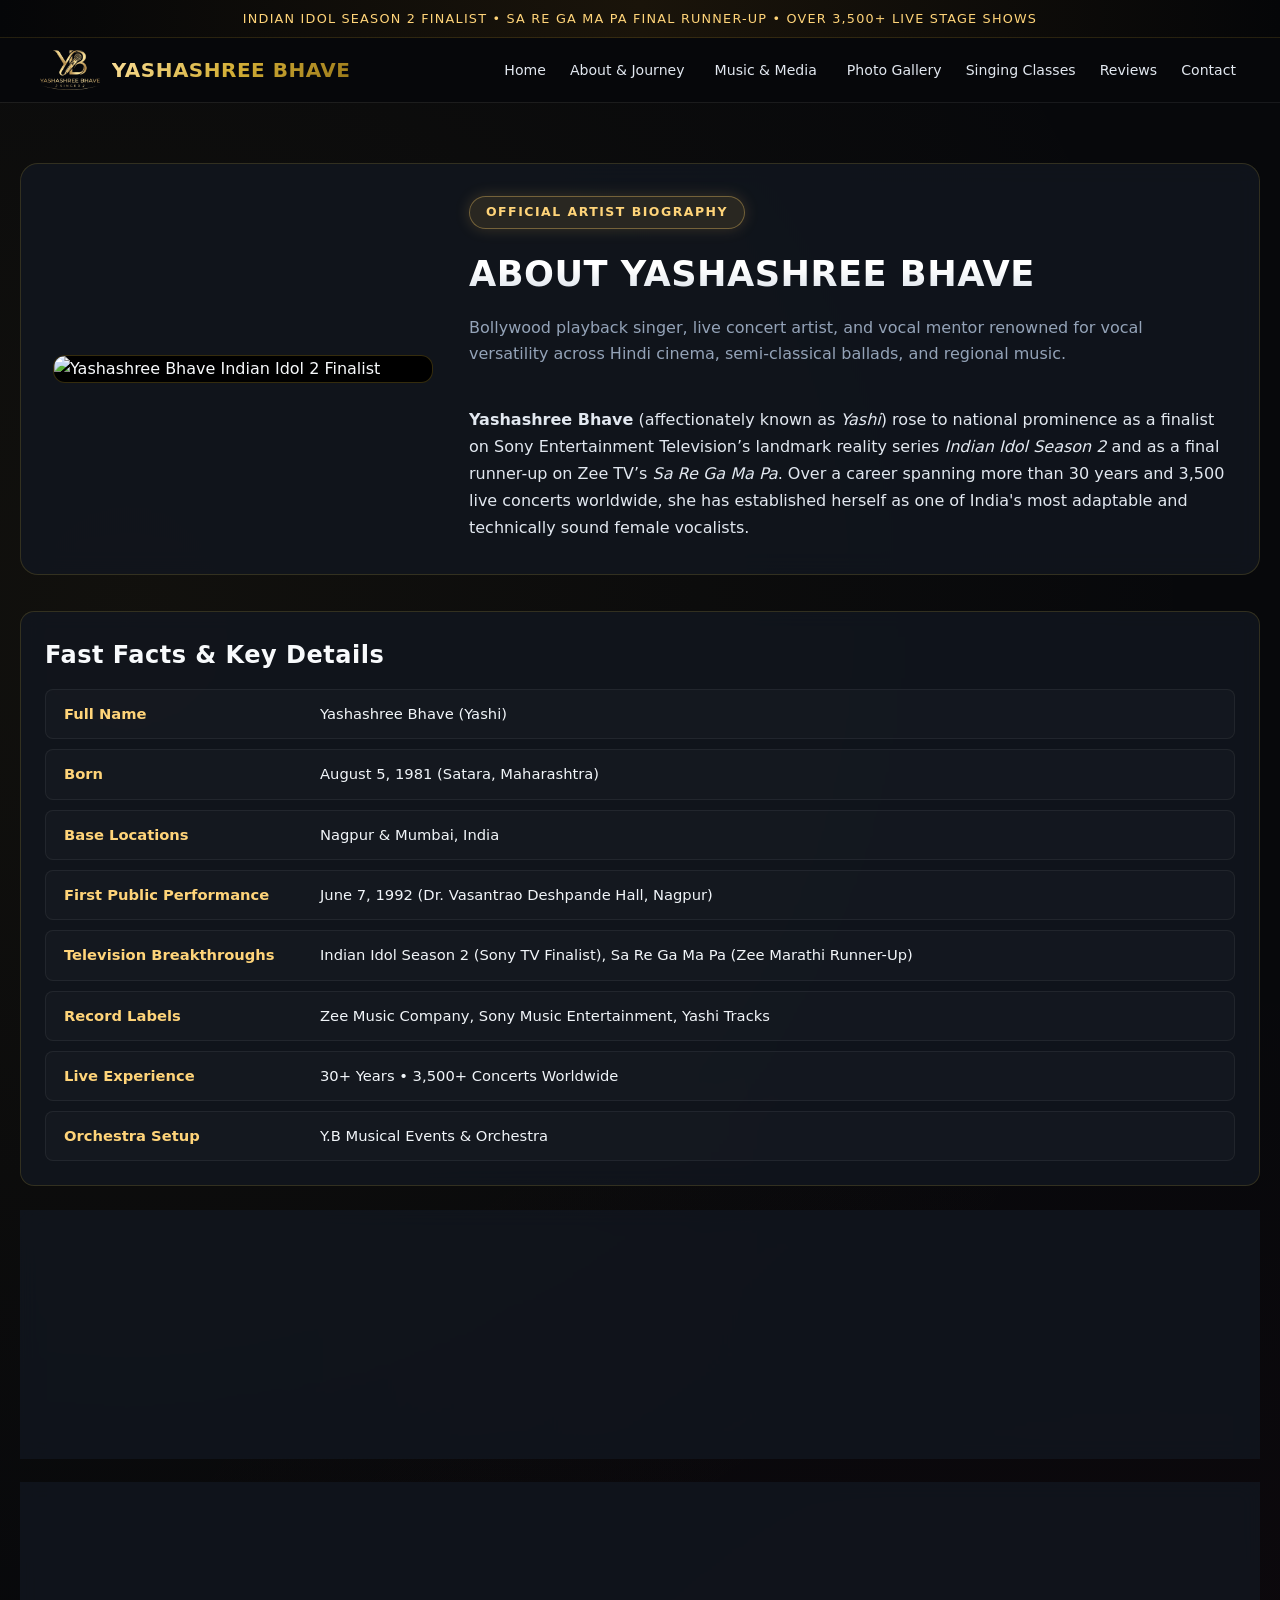
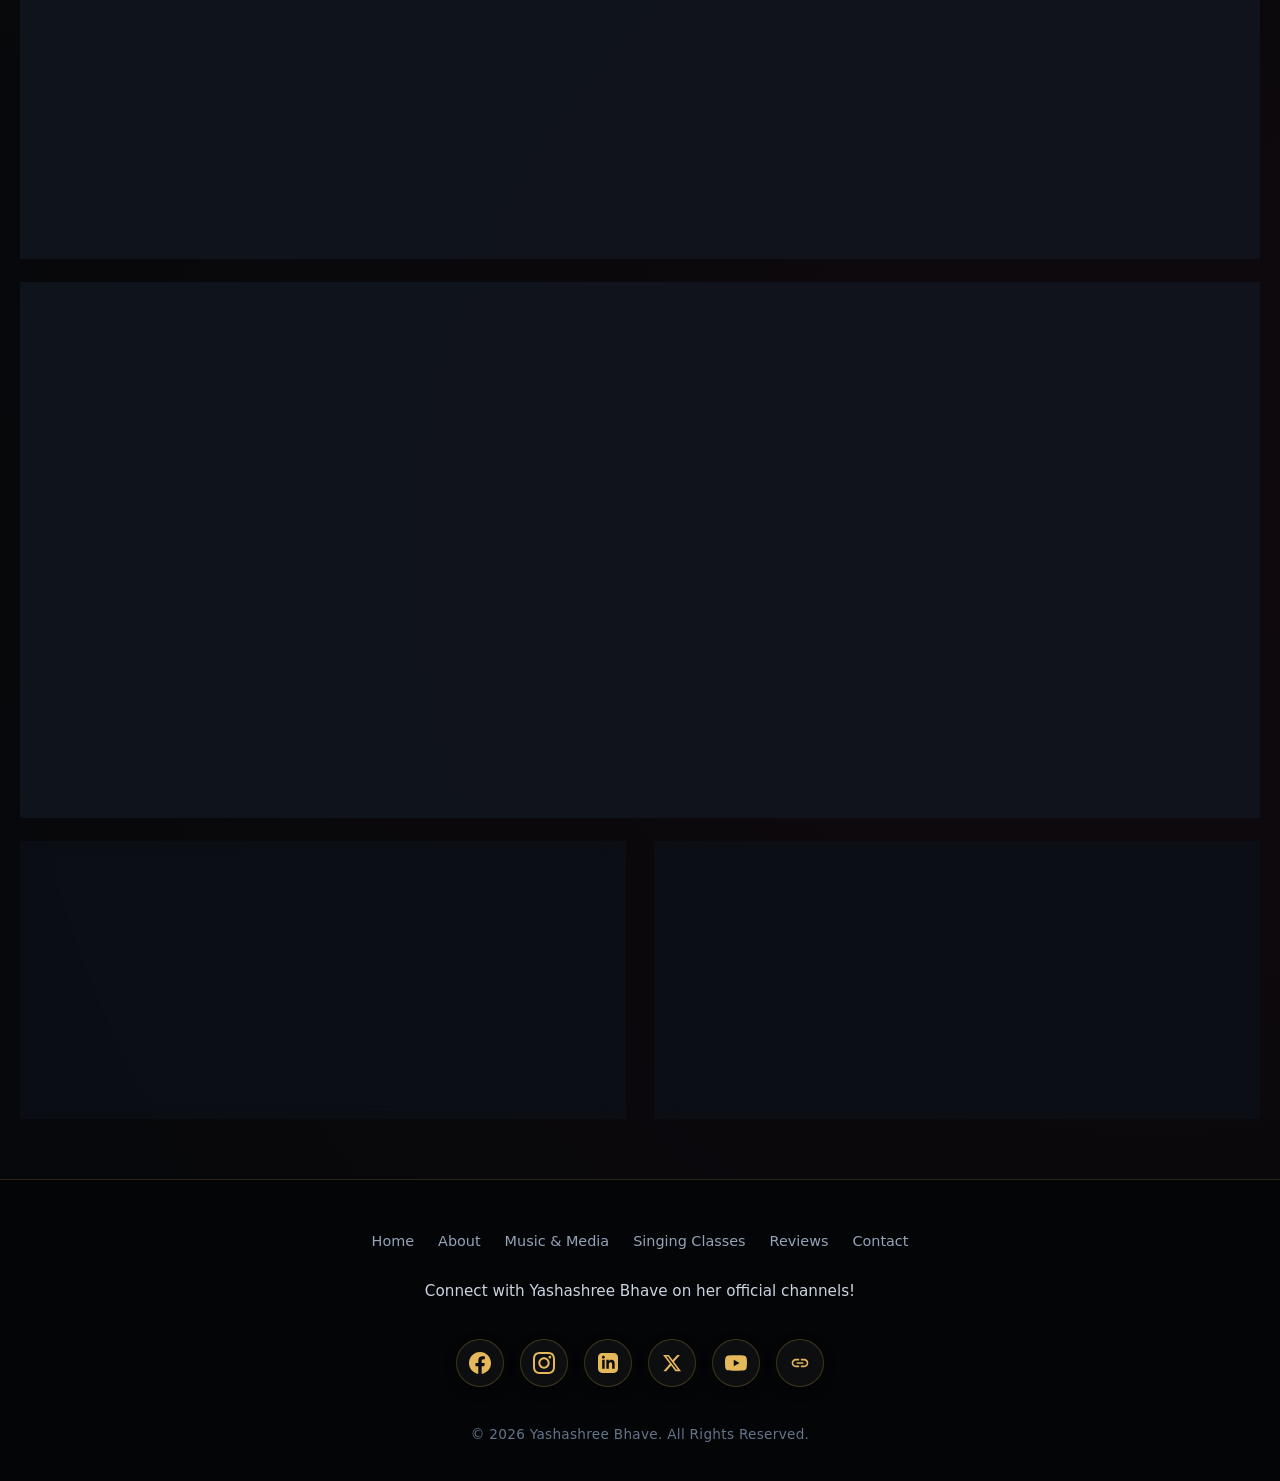
==== commit fb86b906: "Add files via upload" ====
--- a/about-yashashree-bhave.html
+++ b/about-yashashree-bhave.html
@@ -11,8 +11,6 @@
   <link rel="canonical" href="https://yashashreebhave.com/about-yashashree-bhave.html">
 
   <link rel="stylesheet" href="style.css">
- <!-- FontAwesome Asynchronous Loading -->
-  <link rel="stylesheet" href="https://cdnjs.cloudflare.com/ajax/libs/font-awesome/6.4.0/css/all.min.css" media="print" onload="this.media='all'">  <!-- Favicon Icon Integration -->
   <link rel="icon" type="image/png" href="images/logo.png">
 
   <!-- Open Graph / WhatsApp / Facebook Meta Tags -->
@@ -29,14 +27,23 @@
   <meta name="twitter:description" content="Discover the biography and 30+ year stage legacy of Bollywood playback singer Yashashree Bhave.">
   <meta name="twitter:image" content="https://yashashreebhave.com/images/hero-banner.jpg">
 
-  <!-- Google tag (gtag.js) -->
-  <script async src="https://www.googletagmanager.com/gtag/js?id=G-YOUR_MEASUREMENT_ID"></script>
-  <script>
-    window.dataLayer = window.dataLayer || [];
-    function gtag(){dataLayer.push(arguments);}
-    gtag('js', new Date());
-    gtag('config', 'G-405K9Q99PP');
-  </script>
+  <!-- Deferred Google tag (gtag.js) - Fixes Forced Reflow -->
+<script>
+  window.dataLayer = window.dataLayer || [];
+  function gtag(){dataLayer.push(arguments);}
+  gtag('js', new Date());
+  gtag('config', 'G-405K9Q99PP');
+
+  // Lazy-load the external analytics script after the page fully loads
+  window.addEventListener('load', function() {
+    setTimeout(function() {
+      var script = document.createElement('script');
+      script.async = true;
+      script.src = 'https://www.googletagmanager.com/gtag/js?id=G-405K9Q99PP';
+      document.head.appendChild(script);
+    }, 1500); // 1.5-second delay keeps it completely out of the critical rendering path
+  });
+</script>
 
   <script type="application/ld+json">
 {
@@ -159,7 +166,7 @@
       <!-- Hero Section with Uncropped Photo -->
       <section class="about-hero-grid">
         <div class="about-portrait-wrap">
-          <img src="images/hero-banner.jpg" alt="Yashashree Bhave Indian Idol 2 Finalist" loading="lazy">
+          <img src="images/hero-banner.webp" alt="Yashashree Bhave Indian Idol 2 Finalist" loading="lazy">
         </div>
         
         <div class="about-intro-text">
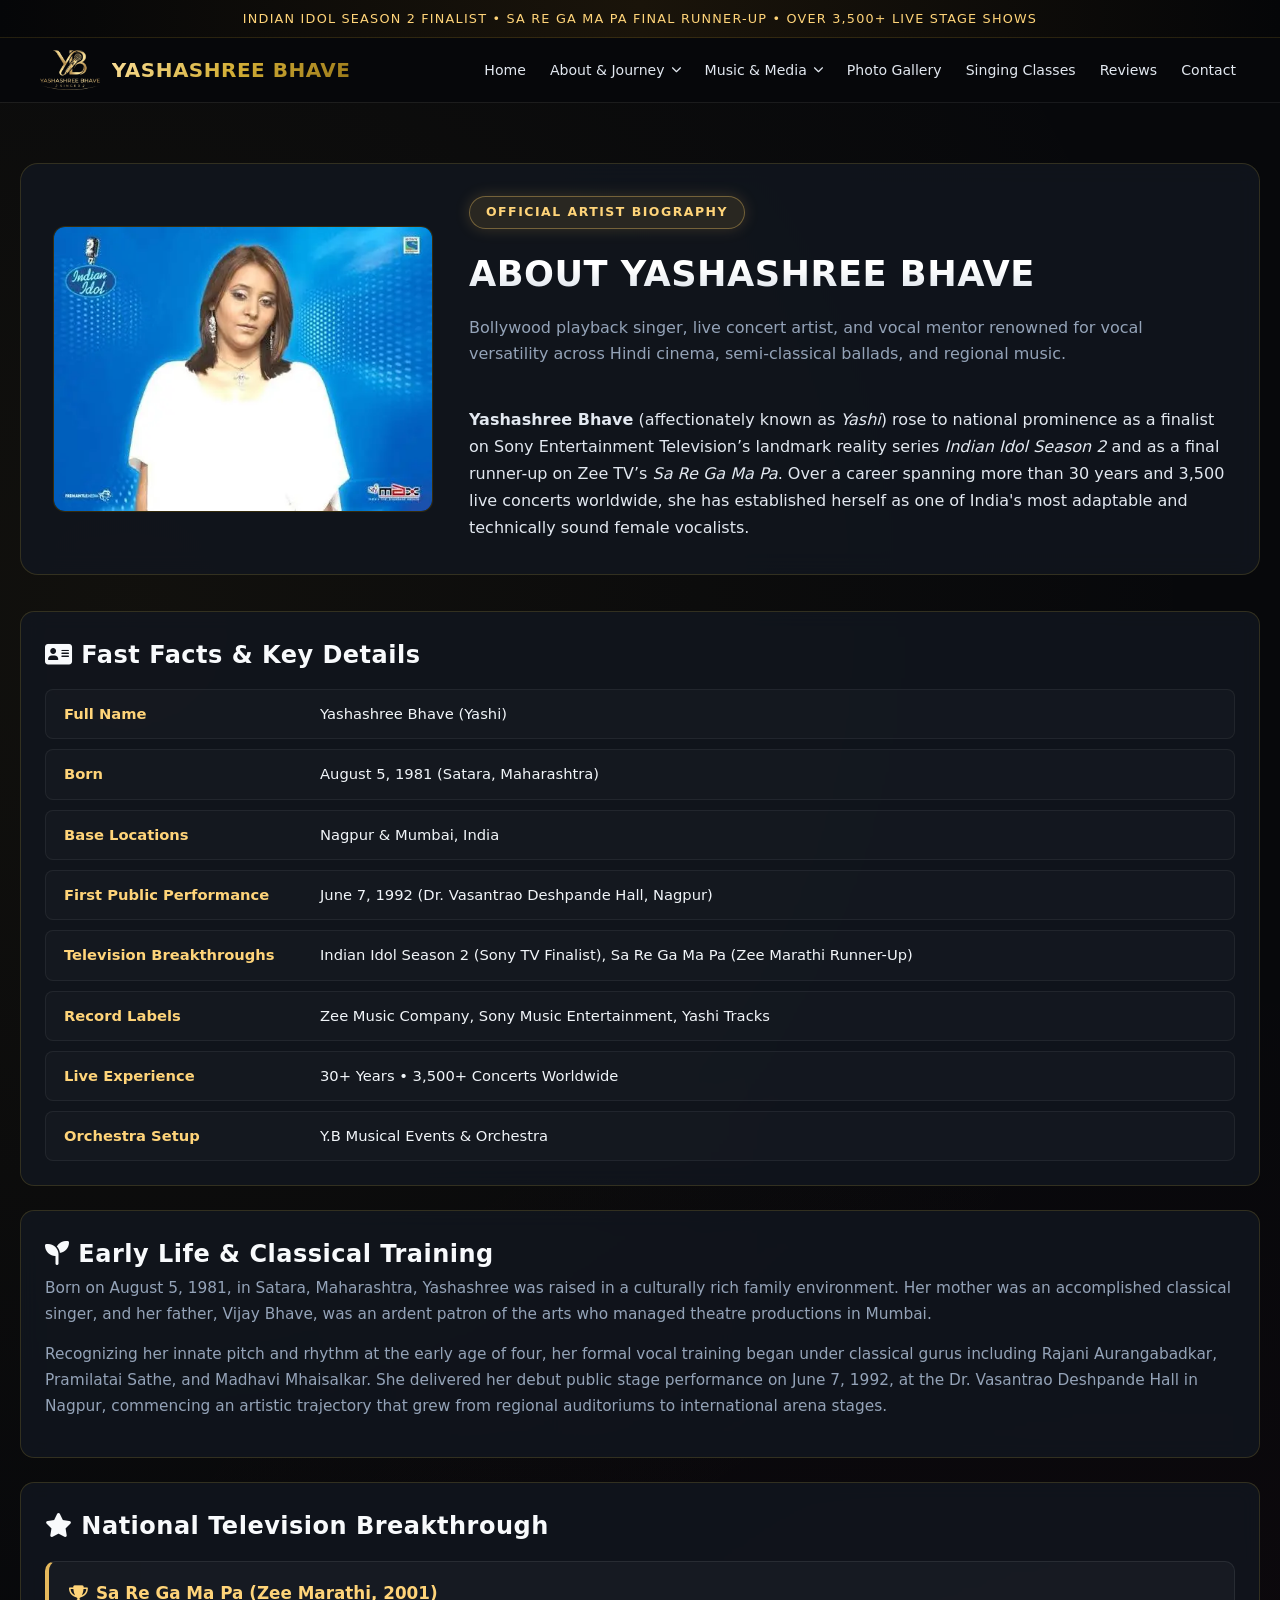
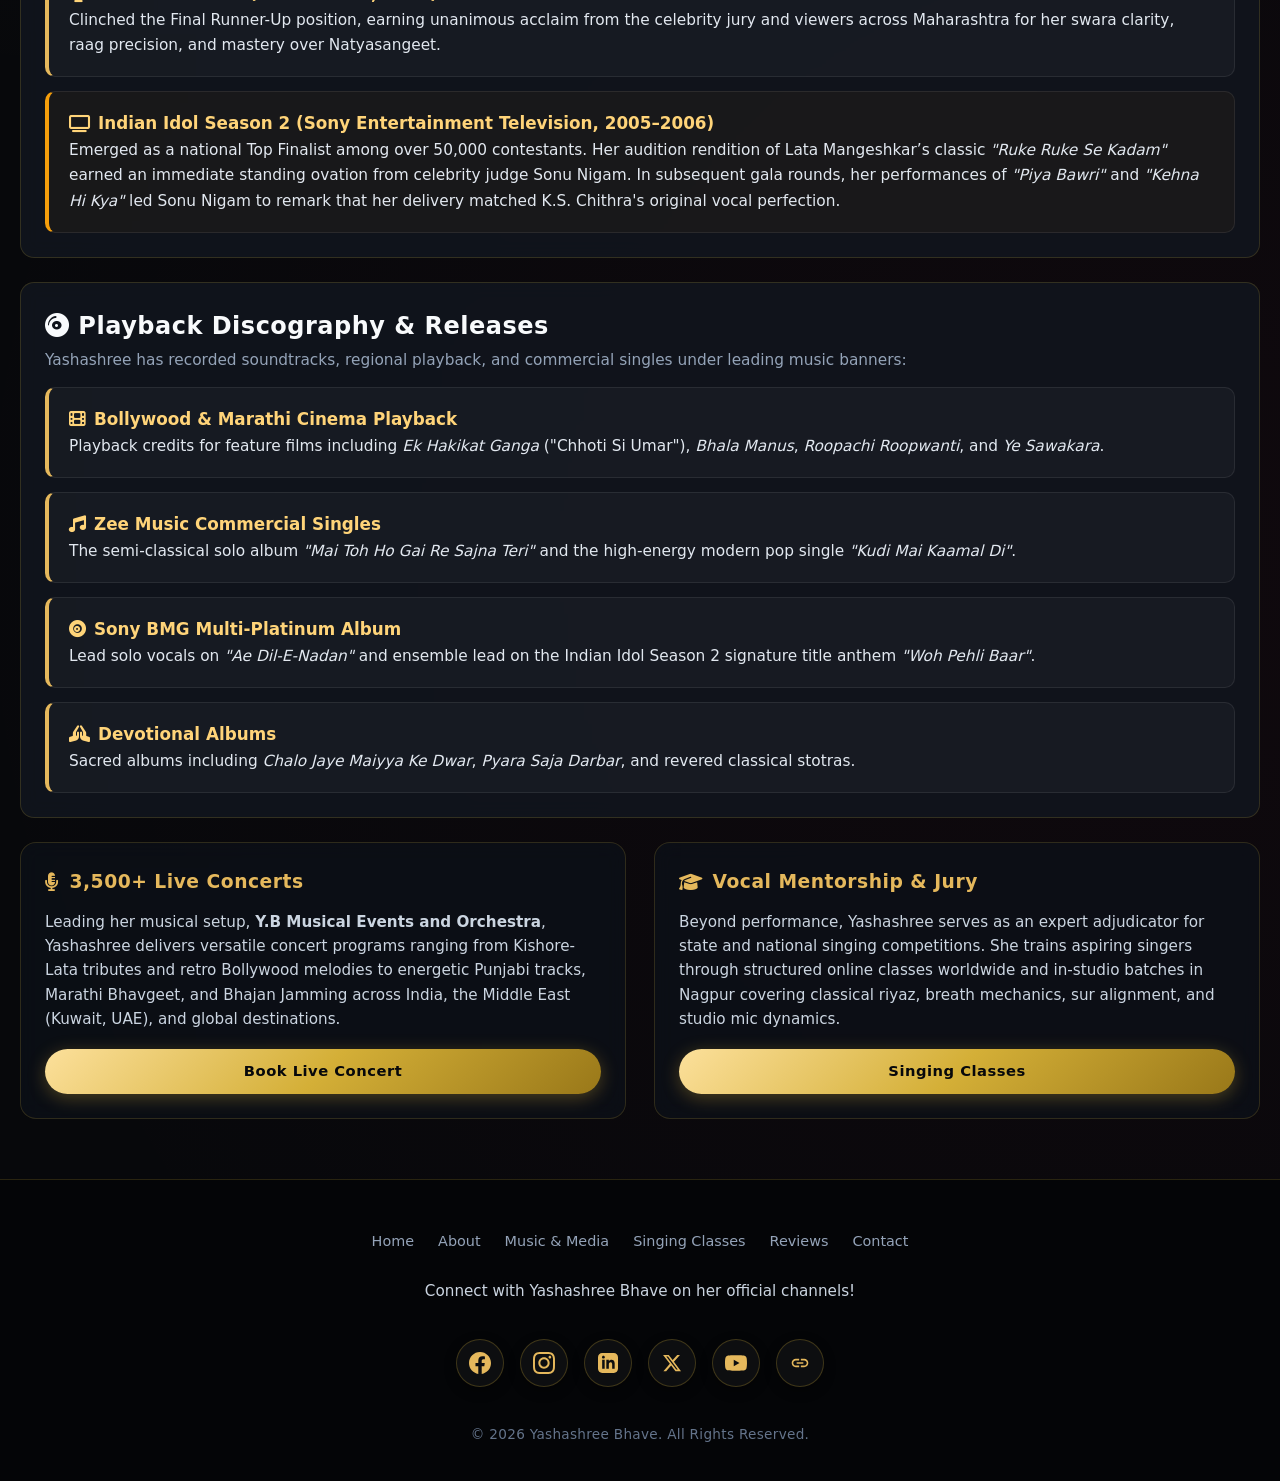
==== commit 3cff22cc: "Add files via upload" ====
--- a/about-yashashree-bhave.html
+++ b/about-yashashree-bhave.html
@@ -11,6 +11,8 @@
   <link rel="canonical" href="https://yashashreebhave.com/about-yashashree-bhave.html">
 
   <link rel="stylesheet" href="style.css">
+  <!-- Font Awesome CDN Link (Fixes Missing Icons) -->
+  <link rel="stylesheet" href="https://cdnjs.cloudflare.com/ajax/libs/font-awesome/6.5.1/css/all.min.css">
   <link rel="icon" type="image/png" href="images/logo.png">
 
   <!-- Open Graph / WhatsApp / Facebook Meta Tags -->
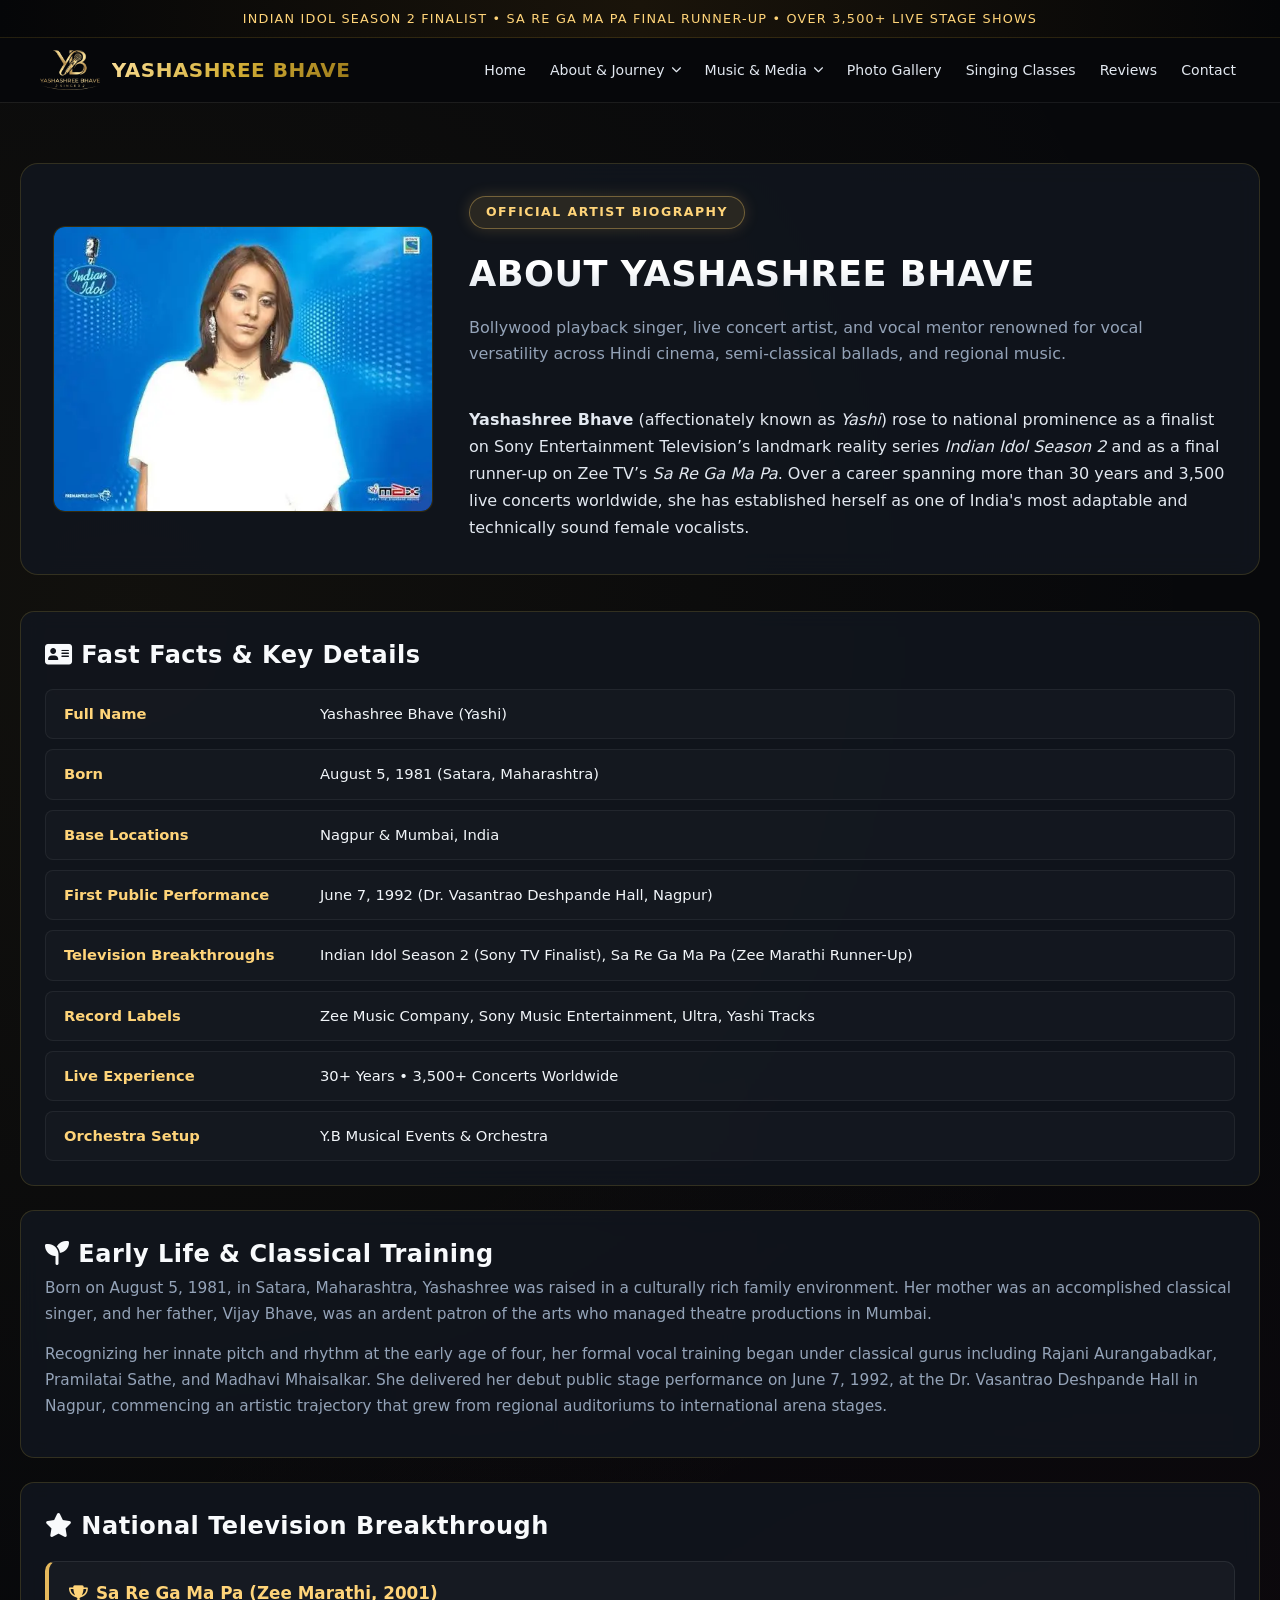
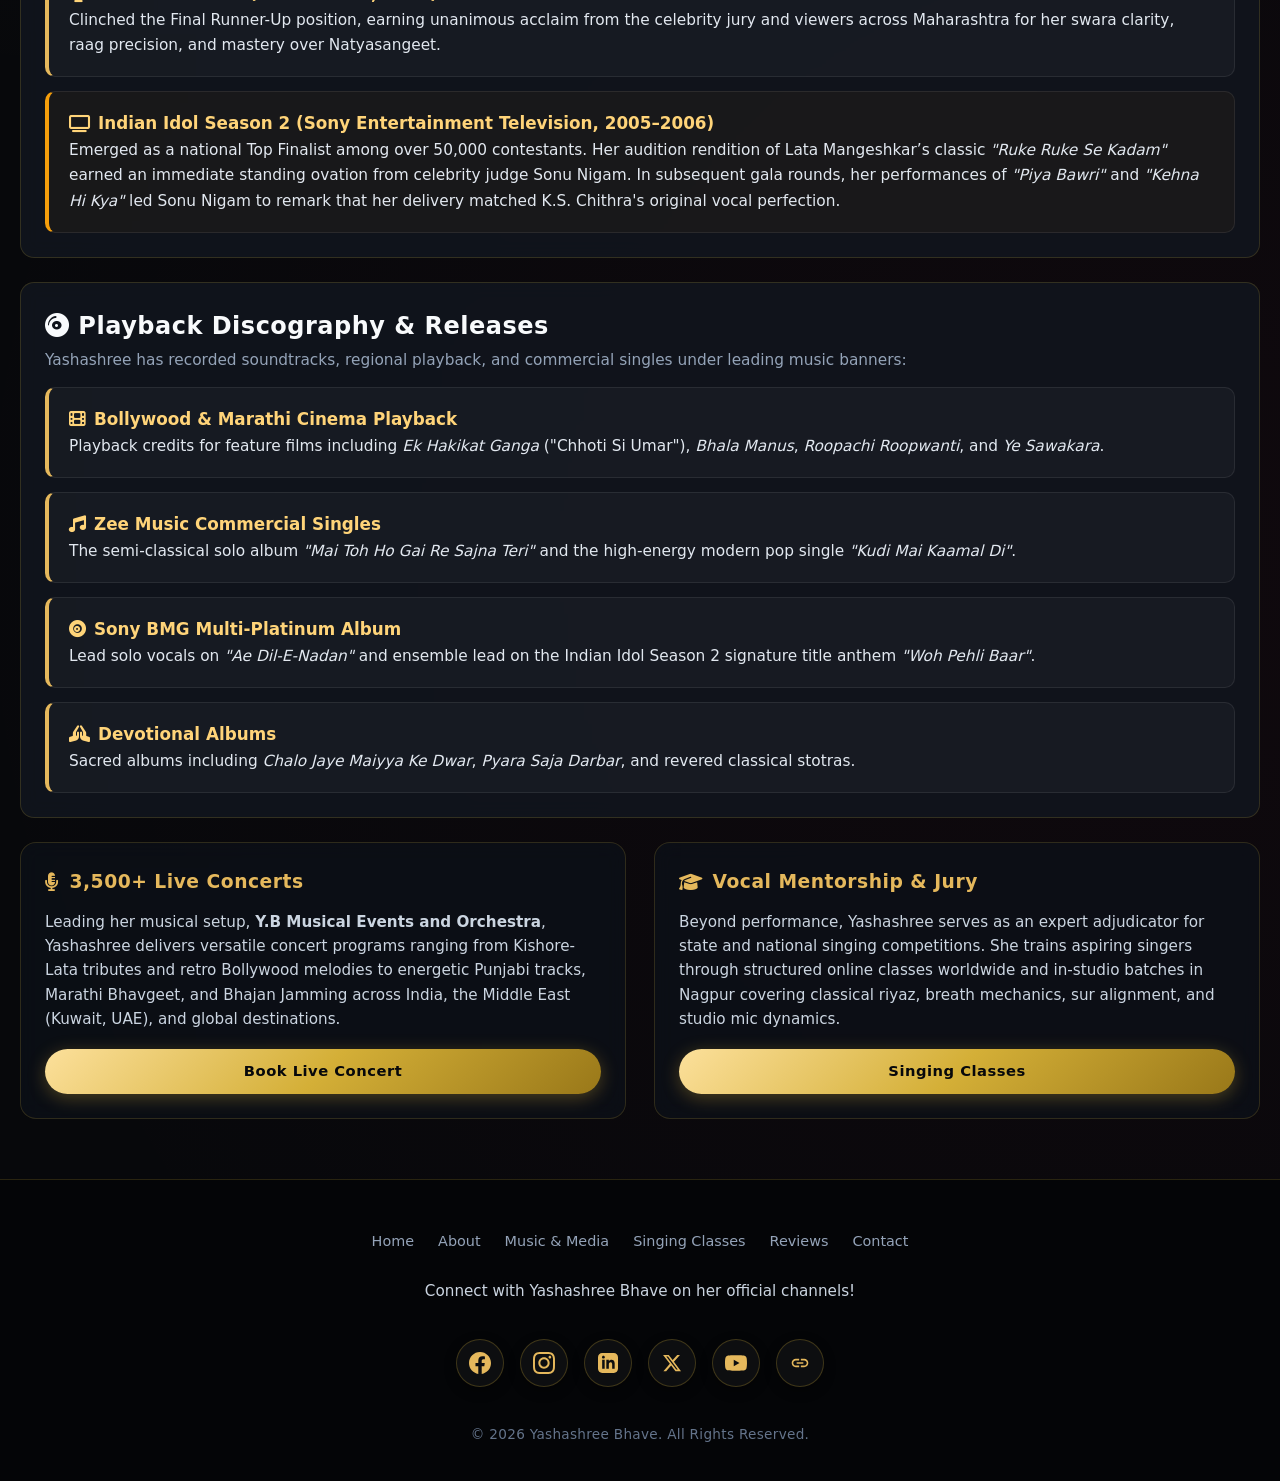
==== commit a5abd2b5: "Add files via upload" ====
--- a/about-yashashree-bhave.html
+++ b/about-yashashree-bhave.html
@@ -13,7 +13,7 @@
   <link rel="stylesheet" href="style.css">
   <!-- Font Awesome CDN Link (Fixes Missing Icons) -->
   <link rel="stylesheet" href="https://cdnjs.cloudflare.com/ajax/libs/font-awesome/6.5.1/css/all.min.css">
-  <link rel="icon" type="image/png" href="images/logo.png">
+  <link rel="icon" type="image/png" href="images/favicon.ico">
 
   <!-- Open Graph / WhatsApp / Facebook Meta Tags -->
   <meta property="og:type" content="profile">
@@ -88,7 +88,7 @@
     "jobTitle": ["Bollywood Playback Singer", "Live Concert Performer", "Vocal Mentor"],
     "description": "Indian playback singer and stage artist who rose to national prominence as an Indian Idol Season 2 finalist and Zee TV Sa Re Ga Ma Pa runner-up, with over 3,500 live concerts performed worldwide.",
     "url": "https://yashashreebhave.com/about-yashashree-bhave.html",
-    "knowsLanguage": ["Hindi", "Marathi", "Punjabi", "Bengali", "English"],
+    "knowsLanguage": ["Hindi", "Marathi", "Bengali", "English"],
     "sameAs": [
       "https://www.youtube.com/c/YashashreeBhave/videos",
       "https://www.facebook.com/YashashreeBhaveOfficial/",
@@ -209,7 +209,7 @@
           </div>
           <div class="fact-row-item">
             <span class="fact-label">Record Labels</span>
-            <span class="fact-val">Zee Music Company, Sony Music Entertainment, Yashi Tracks</span>
+            <span class="fact-val">Zee Music Company, Sony Music Entertainment, Ultra, Yashi Tracks</span>
           </div>
           <div class="fact-row-item">
             <span class="fact-label">Live Experience</span>
